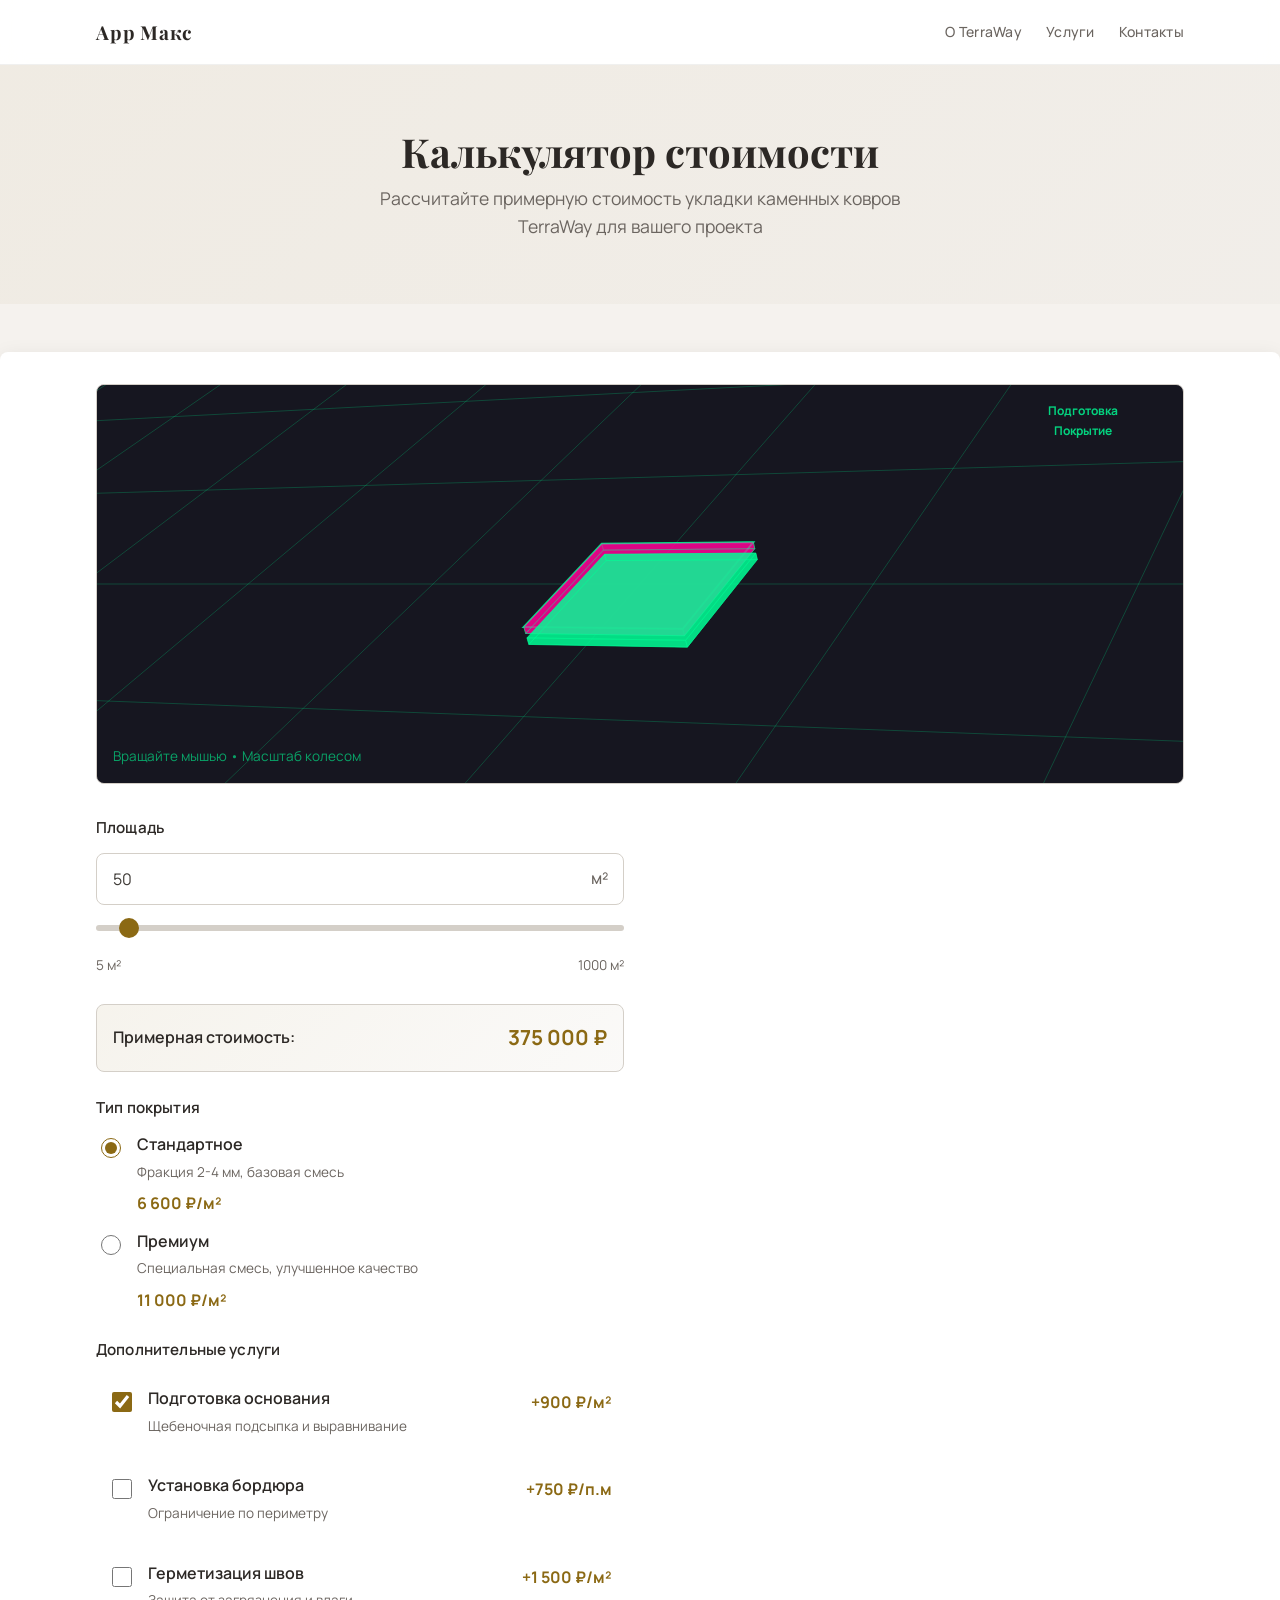
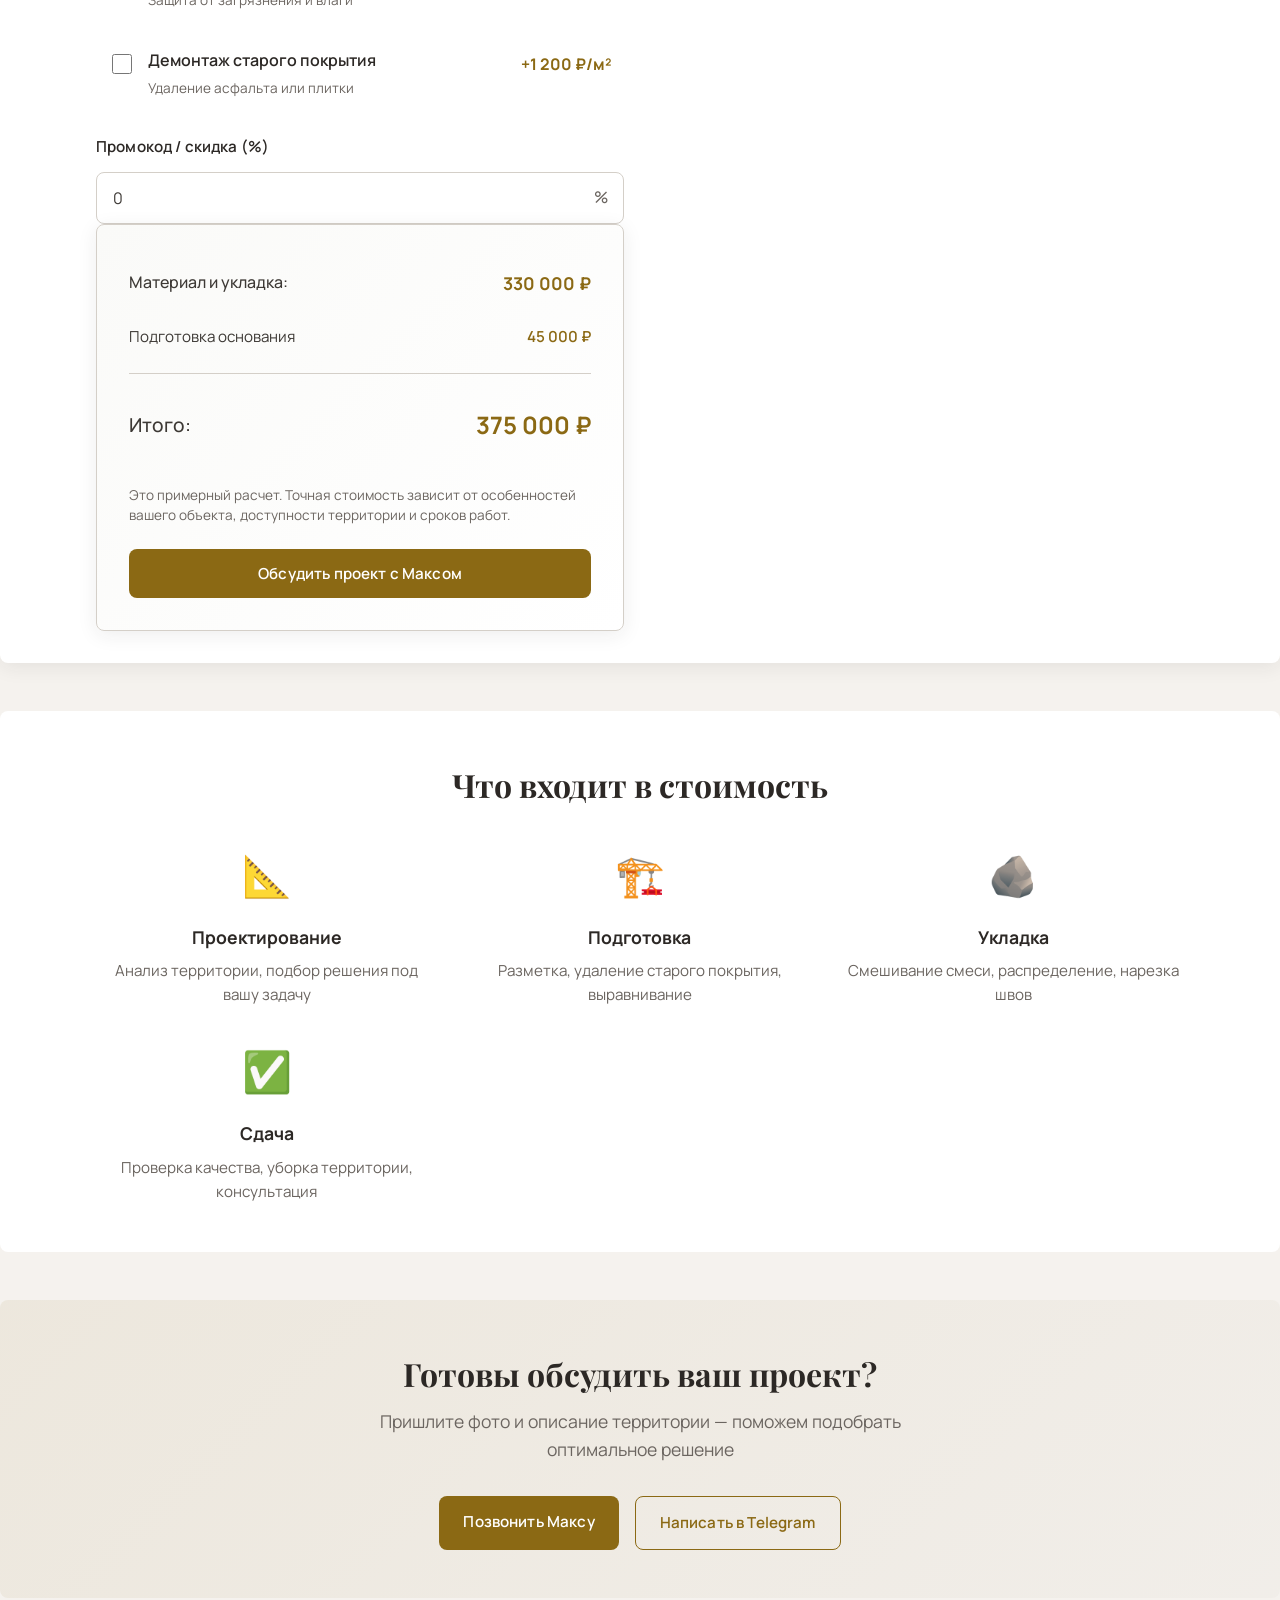
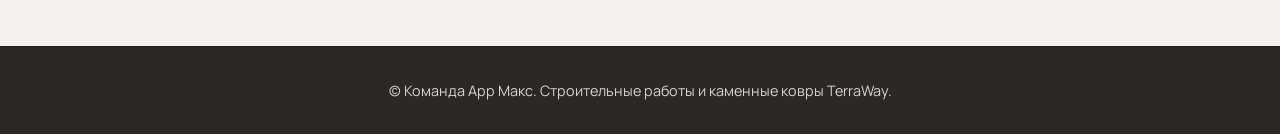
==== calc/index.html @ 0553b5ea "Add Tron-style 3D visualization with interactive rotation - shows service layers as 3D models" ====
<!DOCTYPE html>
<html lang="ru">
<head>
  <meta charset="UTF-8">
  <meta name="viewport" content="width=device-width, initial-scale=1.0">
  <title>Калькулятор стоимости каменных ковров TerraWay</title>
  <meta name="description" content="Рассчитайте стоимость укладки каменных ковров TerraWay для вашего проекта. Быстрый и простой расчет.">
  <link rel="preconnect" href="https://fonts.googleapis.com">
  <link rel="preconnect" href="https://fonts.gstatic.com" crossorigin>
  <link href="https://fonts.googleapis.com/css2?family=Manrope:wght@400;500;600;700&family=Playfair+Display:wght@600;700&display=swap" rel="stylesheet">
  <link rel="stylesheet" href="styles.css">
</head>
<body>
  <header class="header">
    <div class="container header__inner">
      <a href="../" class="logo">Арр Макс</a>
      <nav class="nav">
        <a href="../#terraway">О TerraWay</a>
        <a href="../#services">Услуги</a>
        <a href="../#contact">Контакты</a>
      </nav>
    </div>
  </header>

  <main>
    <section class="calc-hero">
      <div class="container calc-hero__content">
        <h1 class="calc-hero__title">Калькулятор стоимости</h1>
        <p class="calc-hero__subtitle">Рассчитайте примерную стоимость укладки каменных ковров TerraWay для вашего проекта</p>
      </div>
    </section>

    <section class="calculator">
      <div class="container calculator__visualization">
        <div class="viz-container">
          <canvas id="canvas3d"></canvas>
          <div class="viz-hint">Вращайте мышью • Масштаб колесом</div>
        </div>
      </div>
      <div class="container calculator__inner">
        <div class="calculator__form-wrapper">
          <div class="calculator__form">
            <!-- Площадь -->
            <div class="form-group">
              <label for="area" class="form-label">Площадь</label>
              <div class="input-wrapper">
                <input
                  type="number"
                  id="area"
                  class="form-input"
                  placeholder="50"
                  min="1"
                  step="0.5"
                  value="50"
                >
                <span class="input-suffix">м²</span>
              </div>
              <input type="range" id="areaSlider" class="form-range" min="5" max="1000" value="50" step="5">
              <div class="range-labels">
                <span>5 м²</span>
                <span>1000 м²</span>
              </div>
              <!-- Стоимость сразу под площадью -->
              <div class="quick-price">
                <span class="quick-price__label">Примерная стоимость:</span>
                <span class="quick-price__value" id="quickPrice">125 000 ₽</span>
              </div>
            </div>

            <!-- Тип покрытия -->
            <div class="form-group">
              <label class="form-label">Тип покрытия</label>
              <div class="radio-group">
                <label class="radio-item">
                  <input type="radio" name="coverage" value="standard" checked data-price="6600">
                  <span class="radio-label">
                    <strong>Стандартное</strong>
                    <small>Фракция 2-4 мм, базовая смесь</small>
                    <em>6 600 ₽/м²</em>
                  </span>
                </label>
                <label class="radio-item">
                  <input type="radio" name="coverage" value="premium" data-price="11000">
                  <span class="radio-label">
                    <strong>Премиум</strong>
                    <small>Специальная смесь, улучшенное качество</small>
                    <em>11 000 ₽/м²</em>
                  </span>
                </label>
              </div>
            </div>

            <!-- Дополнительные услуги -->
            <div class="form-group">
              <label class="form-label">Дополнительные услуги</label>
              <div class="checkbox-group">
                <label class="checkbox-item">
                  <input type="checkbox" name="service" value="prep" data-price="900" checked>
                  <span class="checkbox-label">
                    <strong>Подготовка основания</strong>
                    <small>Щебеночная подсыпка и выравнивание</small>
                  </span>
                  <em>+900 ₽/м²</em>
                </label>
                <label class="checkbox-item">
                  <input type="checkbox" name="service" value="edge" data-price="750">
                  <span class="checkbox-label">
                    <strong>Установка бордюра</strong>
                    <small>Ограничение по периметру</small>
                  </span>
                  <em>+750 ₽/п.м</em>
                </label>
                <label class="checkbox-item">
                  <input type="checkbox" name="service" value="sealing" data-price="1500">
                  <span class="checkbox-label">
                    <strong>Герметизация швов</strong>
                    <small>Защита от загрязнения и влаги</small>
                  </span>
                  <em>+1 500 ₽/м²</em>
                </label>
                <label class="checkbox-item">
                  <input type="checkbox" name="service" value="removal" data-price="1200">
                  <span class="checkbox-label">
                    <strong>Демонтаж старого покрытия</strong>
                    <small>Удаление асфальта или плитки</small>
                  </span>
                  <em>+1 200 ₽/м²</em>
                </label>
              </div>
            </div>

            <!-- Периметр для бордюра -->
            <div class="form-group" id="edgeGroup" style="display: none;">
              <label for="perimeter" class="form-label">Периметр (для бордюра)</label>
              <div class="input-wrapper">
                <input
                  type="number"
                  id="perimeter"
                  class="form-input"
                  placeholder="30"
                  min="0"
                  step="0.5"
                >
                <span class="input-suffix">п.м</span>
              </div>
              <small class="form-hint">Укажите периметр для расчета бордюра</small>
            </div>

            <!-- Скидка -->
            <div class="form-group">
              <label for="discount" class="form-label">Промокод / скидка (%)</label>
              <div class="input-wrapper">
                <input
                  type="number"
                  id="discount"
                  class="form-input"
                  placeholder="0"
                  min="0"
                  max="100"
                  step="1"
                  value="0"
                >
                <span class="input-suffix">%</span>
              </div>
            </div>
          </div>

          <!-- Результат -->
          <div class="calculator__result">
            <div class="result-card">
              <div class="result-row">
                <span class="result-label">Материал и укладка:</span>
                <span class="result-value" id="baseCost">125 000 ₽</span>
              </div>

              <div id="servicesBreakdown" class="services-breakdown"></div>

              <div class="result-divider"></div>

              <div class="result-row result-row--discount" id="discountRow" style="display: none;">
                <span class="result-label">Скидка:</span>
                <span class="result-value result-value--discount" id="discountAmount">-0 ₽</span>
              </div>

              <div class="result-row result-row--total">
                <span class="result-label">Итого:</span>
                <span class="result-value result-value--total" id="totalCost">125 000 ₽</span>
              </div>

              <p class="result-note">
                Это примерный расчет. Точная стоимость зависит от особенностей вашего объекта, доступности территории и сроков работ.
              </p>

              <button class="btn btn--primary btn--full" id="contactBtn">
                Обсудить проект с Максом
              </button>
            </div>
          </div>
        </div>
      </div>
    </section>

    <section class="info-section">
      <div class="container">
        <h2 class="info-title">Что входит в стоимость</h2>
        <div class="info-grid">
          <div class="info-card">
            <div class="info-icon">📐</div>
            <h3>Проектирование</h3>
            <p>Анализ территории, подбор решения под вашу задачу</p>
          </div>
          <div class="info-card">
            <div class="info-icon">🏗️</div>
            <h3>Подготовка</h3>
            <p>Разметка, удаление старого покрытия, выравнивание</p>
          </div>
          <div class="info-card">
            <div class="info-icon">🪨</div>
            <h3>Укладка</h3>
            <p>Смешивание смеси, распределение, нарезка швов</p>
          </div>
          <div class="info-card">
            <div class="info-icon">✅</div>
            <h3>Сдача</h3>
            <p>Проверка качества, уборка территории, консультация</p>
          </div>
        </div>
      </div>
    </section>

    <section class="cta-section">
      <div class="container">
        <h2>Готовы обсудить ваш проект?</h2>
        <p>Пришлите фото и описание территории — поможем подобрать оптимальное решение</p>
        <div class="cta-buttons">
          <a href="tel:+79887680835" class="btn btn--primary">Позвонить Максу</a>
          <a href="https://t.me/arrmax_pub" target="_blank" rel="noopener" class="btn btn--outline">Написать в Telegram</a>
        </div>
      </div>
    </section>
  </main>

  <footer class="footer">
    <div class="container footer__inner">
      <p class="footer__copy">© Команда Арр Макс. Строительные работы и каменные ковры TerraWay.</p>
    </div>
  </footer>

  <script src="visualization.js"></script>
  <script src="script.js"></script>
</body>
</html>
---- calc/styles.css ----
/* ===== Variables ===== */
:root {
  --color-bg: #f5f2ee;
  --color-bg-alt: #e8e4de;
  --color-surface: #fff;
  --color-dark: #2c2825;
  --color-text: #3d3935;
  --color-text-muted: #6b6560;
  --color-accent: #8b6914;
  --color-accent-hover: #6d5210;
  --color-border: #d4cfc8;
  --color-success: #4a7c59;
  --font-sans: 'Manrope', system-ui, sans-serif;
  --font-display: 'Playfair Display', Georgia, serif;
  --container: min(1120px, 100% - 2rem);
  --radius: 8px;
  --shadow: 0 4px 20px rgba(44, 40, 37, 0.08);
  --shadow-lg: 0 8px 40px rgba(44, 40, 37, 0.12);
  --transition: 0.2s ease;
}

/* ===== Reset & Base ===== */
*, *::before, *::after { box-sizing: border-box; }
html { scroll-behavior: smooth; }
body {
  margin: 0;
  padding-top: 4rem;
  font-family: var(--font-sans);
  font-size: 1rem;
  line-height: 1.6;
  color: var(--color-text);
  background: var(--color-bg);
}

img { max-width: 100%; height: auto; display: block; }
a { color: var(--color-accent); text-decoration: none; transition: color var(--transition); }
a:hover { color: var(--color-accent-hover); }

button {
  font-family: var(--font-sans);
  border: none;
  cursor: pointer;
}

/* ===== Layout ===== */
.container {
  width: var(--container);
  margin-left: auto;
  margin-right: auto;
  padding-left: 1rem;
  padding-right: 1rem;
}

/* ===== Header ===== */
.header {
  position: fixed;
  top: 0;
  left: 0;
  right: 0;
  z-index: 100;
  background: rgba(255, 255, 255, 0.95);
  backdrop-filter: blur(12px);
  -webkit-backdrop-filter: blur(12px);
  border-bottom: 1px solid rgba(0, 0, 0, 0.06);
}

.header__inner {
  display: flex;
  align-items: center;
  gap: 2rem;
  height: 4rem;
}

.logo {
  font-family: var(--font-display);
  font-weight: 700;
  font-size: 1.2rem;
  color: var(--color-dark);
  letter-spacing: 0.04em;
  flex-shrink: 0;
}

.nav {
  display: flex;
  align-items: center;
  gap: 1.5rem;
  margin-left: auto;
}

.nav a {
  color: var(--color-text-muted);
  font-weight: 500;
  font-size: 0.875rem;
  letter-spacing: 0.02em;
  transition: color var(--transition);
}

.nav a:hover {
  color: var(--color-accent);
}

/* ===== Hero Section ===== */
.calc-hero {
  background: linear-gradient(135deg, rgba(139, 105, 20, 0.05) 0%, rgba(232, 228, 222, 0.3) 100%);
  padding: 4rem 1rem;
  text-align: center;
  margin-bottom: 3rem;
}

.calc-hero__content {
  max-width: 600px;
  margin: 0 auto;
}

.calc-hero__title {
  font-family: var(--font-display);
  font-size: clamp(1.8rem, 5vw, 2.5rem);
  font-weight: 700;
  margin: 0 0 0.5rem 0;
  color: var(--color-dark);
  line-height: 1.2;
}

.calc-hero__subtitle {
  font-size: 1.1rem;
  color: var(--color-text-muted);
  margin: 0;
}

/* ===== Calculator ===== */
.calculator {
  background: var(--color-surface);
  padding: 2rem 1rem;
  margin-bottom: 3rem;
  border-radius: var(--radius);
  box-shadow: var(--shadow);
}

.calculator__visualization {
  margin-bottom: 2rem;
}

.viz-container {
  position: relative;
  width: 100%;
  height: 400px;
  background: rgba(20, 20, 30, 0.5);
  border-radius: var(--radius);
  overflow: hidden;
  border: 1px solid var(--color-border);
}

#canvas3d {
  width: 100%;
  height: 100%;
  display: block;
  cursor: grab;
}

#canvas3d:active {
  cursor: grabbing;
}

.viz-hint {
  position: absolute;
  bottom: 1rem;
  left: 1rem;
  font-size: 0.85rem;
  color: rgba(0, 255, 150, 0.6);
  font-family: 'Manrope', monospace;
  pointer-events: none;
}

.calculator__inner {
  display: grid;
  grid-template-columns: 1fr 1fr;
  gap: 2rem;
  align-items: start;
}

.calculator__form {
  display: flex;
  flex-direction: column;
  gap: 1.5rem;
}

.calculator__result {
  position: sticky;
  top: 6rem;
}

@media (max-width: 900px) {
  .calculator__inner {
    grid-template-columns: 1fr;
  }

  .calculator__result {
    position: static;
  }
}

/* ===== Form Group ===== */
.form-group {
  display: flex;
  flex-direction: column;
  gap: 0.75rem;
}

.form-label {
  font-weight: 600;
  font-size: 0.95rem;
  color: var(--color-dark);
  letter-spacing: 0.01em;
}

/* ===== Input ===== */
.input-wrapper {
  position: relative;
  display: flex;
  align-items: center;
}

.form-input {
  width: 100%;
  padding: 0.875rem 1rem;
  padding-right: 3.5rem;
  border: 1px solid var(--color-border);
  border-radius: var(--radius);
  font-size: 1rem;
  font-family: var(--font-sans);
  color: var(--color-text);
  background: var(--color-surface);
  transition: border-color var(--transition), box-shadow var(--transition);
}

.form-input:focus {
  outline: none;
  border-color: var(--color-accent);
  box-shadow: 0 0 0 3px rgba(139, 105, 20, 0.1);
}

.input-suffix {
  position: absolute;
  right: 1rem;
  font-weight: 500;
  color: var(--color-text-muted);
  pointer-events: none;
}

.form-hint {
  font-size: 0.85rem;
  color: var(--color-text-muted);
  margin-top: -0.5rem;
}

/* ===== Range Slider ===== */
.form-range {
  width: 100%;
  height: 6px;
  border-radius: 3px;
  background: var(--color-border);
  outline: none;
  -webkit-appearance: none;
  appearance: none;
  margin: 0.5rem 0;
}

.form-range::-webkit-slider-thumb {
  -webkit-appearance: none;
  appearance: none;
  width: 20px;
  height: 20px;
  border-radius: 50%;
  background: var(--color-accent);
  cursor: pointer;
  transition: background var(--transition), box-shadow var(--transition);
}

.form-range::-webkit-slider-thumb:hover {
  background: var(--color-accent-hover);
  box-shadow: 0 0 0 6px rgba(139, 105, 20, 0.15);
}

.form-range::-moz-range-thumb {
  width: 20px;
  height: 20px;
  border-radius: 50%;
  background: var(--color-accent);
  border: none;
  cursor: pointer;
  transition: background var(--transition), box-shadow var(--transition);
}

.form-range::-moz-range-thumb:hover {
  background: var(--color-accent-hover);
  box-shadow: 0 0 0 6px rgba(139, 105, 20, 0.15);
}

.form-range::-moz-range-track {
  border: none;
  background: transparent;
}

.form-range::-moz-range-progress {
  background: var(--color-accent);
  height: 6px;
  border-radius: 3px;
}

.range-labels {
  display: flex;
  justify-content: space-between;
  font-size: 0.85rem;
  color: var(--color-text-muted);
  margin-top: 0.25rem;
}

/* ===== Quick Price ===== */
.quick-price {
  display: flex;
  justify-content: space-between;
  align-items: center;
  background: linear-gradient(135deg, rgba(139, 105, 20, 0.08) 0%, rgba(232, 228, 222, 0.2) 100%);
  padding: 1rem;
  border-radius: var(--radius);
  border: 1px solid var(--color-border);
  margin-top: 1rem;
}

.quick-price__label {
  font-weight: 600;
  color: var(--color-dark);
}

.quick-price__value {
  font-size: 1.3rem;
  font-weight: 700;
  color: var(--color-accent);
}

/* ===== Radio Group ===== */
.radio-group {
  display: flex;
  flex-direction: column;
  gap: 0.75rem;
}

.radio-item {
  display: flex;
  align-items: flex-start;
  cursor: pointer;
}

.radio-item input {
  margin-right: 1rem;
  margin-top: 0.375rem;
  cursor: pointer;
  accent-color: var(--color-accent);
  width: 20px;
  height: 20px;
}

.radio-label {
  display: flex;
  flex-direction: column;
  gap: 0.25rem;
  flex: 1;
}

.radio-label strong {
  font-weight: 600;
  color: var(--color-dark);
}

.radio-label small {
  font-size: 0.85rem;
  color: var(--color-text-muted);
}

.radio-label em {
  font-style: normal;
  font-weight: 700;
  color: var(--color-accent);
  margin-top: 0.25rem;
}

/* ===== Checkbox Group ===== */
.checkbox-group {
  display: flex;
  flex-direction: column;
  gap: 0.75rem;
}

.checkbox-item {
  display: flex;
  align-items: flex-start;
  cursor: pointer;
  padding: 0.75rem;
  border-radius: var(--radius);
  transition: background var(--transition);
}

.checkbox-item:hover {
  background: var(--color-bg-alt);
}

.checkbox-item input {
  margin-right: 1rem;
  margin-top: 0.375rem;
  cursor: pointer;
  accent-color: var(--color-accent);
  width: 20px;
  height: 20px;
}

.checkbox-label {
  display: flex;
  flex-direction: column;
  gap: 0.25rem;
  flex: 1;
}

.checkbox-label strong {
  font-weight: 600;
  color: var(--color-dark);
}

.checkbox-label small {
  font-size: 0.85rem;
  color: var(--color-text-muted);
}

.checkbox-item em {
  font-style: normal;
  font-weight: 700;
  color: var(--color-accent);
  margin-top: 0.25rem;
  margin-left: auto;
}

/* ===== Result Card ===== */
.result-card {
  background: linear-gradient(135deg, #fafaf8 0%, var(--color-surface) 100%);
  border: 1px solid var(--color-border);
  border-radius: var(--radius);
  padding: 2rem;
  box-shadow: var(--shadow);
}

.result-row {
  display: flex;
  justify-content: space-between;
  align-items: center;
  padding: 0.75rem 0;
  font-size: 1rem;
}

.result-label {
  color: var(--color-text);
  font-weight: 500;
}

.result-value {
  font-weight: 700;
  font-size: 1.1rem;
  color: var(--color-accent);
}

.result-divider {
  height: 1px;
  background: var(--color-border);
  margin: 1rem 0;
}

.result-row--discount {
  color: var(--color-success);
}

.result-value--discount {
  color: var(--color-success);
}

.result-row--total {
  padding: 1rem 0;
  font-size: 1.2rem;
}

.result-value--total {
  font-size: 1.5rem;
  color: var(--color-accent);
}

.result-note {
  font-size: 0.85rem;
  color: var(--color-text-muted);
  margin: 1.5rem 0 1.5rem 0;
  line-height: 1.5;
}

.services-breakdown {
  display: flex;
  flex-direction: column;
  gap: 0.5rem;
  margin: 0.5rem 0;
}

.service-item {
  display: flex;
  justify-content: space-between;
  font-size: 0.95rem;
  padding: 0.5rem 0;
  color: var(--color-text);
}

.service-item-price {
  font-weight: 600;
  color: var(--color-accent);
}

/* ===== Buttons ===== */
.btn {
  padding: 0.875rem 1.5rem;
  border-radius: var(--radius);
  font-weight: 600;
  font-size: 0.95rem;
  text-align: center;
  letter-spacing: 0.01em;
  transition: all var(--transition);
  display: inline-block;
}

.btn--primary {
  background: var(--color-accent);
  color: white;
}

.btn--primary:hover {
  background: var(--color-accent-hover);
  box-shadow: 0 4px 12px rgba(139, 105, 20, 0.3);
}

.btn--outline {
  border: 1px solid var(--color-accent);
  color: var(--color-accent);
}

.btn--outline:hover {
  border-color: var(--color-accent-hover);
  color: var(--color-accent-hover);
}

.btn--full {
  width: 100%;
}

/* ===== Info Section ===== */
.info-section {
  padding: 3rem 1rem;
  background: var(--color-surface);
  margin-bottom: 3rem;
  border-radius: var(--radius);
}

.info-title {
  font-family: var(--font-display);
  font-size: 2rem;
  font-weight: 700;
  text-align: center;
  margin: 0 0 2rem 0;
  color: var(--color-dark);
}

.info-grid {
  display: grid;
  grid-template-columns: repeat(auto-fit, minmax(250px, 1fr));
  gap: 2rem;
}

.info-card {
  text-align: center;
}

.info-icon {
  font-size: 2.5rem;
  margin-bottom: 1rem;
}

.info-card h3 {
  font-size: 1.1rem;
  font-weight: 700;
  margin: 0 0 0.5rem 0;
  color: var(--color-dark);
}

.info-card p {
  margin: 0;
  color: var(--color-text-muted);
  font-size: 0.95rem;
}

/* ===== CTA Section ===== */
.cta-section {
  background: linear-gradient(135deg, rgba(139, 105, 20, 0.08) 0%, rgba(232, 228, 222, 0.3) 100%);
  padding: 3rem 1rem;
  text-align: center;
  border-radius: var(--radius);
}

.cta-section h2 {
  font-family: var(--font-display);
  font-size: 2rem;
  font-weight: 700;
  margin: 0 0 0.5rem 0;
  color: var(--color-dark);
}

.cta-section p {
  font-size: 1.1rem;
  color: var(--color-text-muted);
  margin: 0 0 2rem 0;
  max-width: 600px;
  margin-left: auto;
  margin-right: auto;
}

.cta-buttons {
  display: flex;
  gap: 1rem;
  justify-content: center;
  flex-wrap: wrap;
}

/* ===== Footer ===== */
.footer {
  background: var(--color-dark);
  color: rgba(255, 255, 255, 0.8);
  padding: 2rem 1rem;
  margin-top: 3rem;
  border-top: 1px solid rgba(0, 0, 0, 0.2);
}

.footer__inner {
  text-align: center;
}

.footer__copy {
  margin: 0;
  font-size: 0.9rem;
}

.footer__copy a {
  color: rgba(255, 255, 255, 0.9);
}

/* ===== Responsive ===== */
@media (max-width: 768px) {
  body {
    padding-top: 3.5rem;
  }

  .header__inner {
    gap: 1rem;
    height: 3.5rem;
  }

  .logo {
    font-size: 1rem;
  }

  .nav {
    display: none;
  }

  .calc-hero__title {
    font-size: 1.5rem;
  }

  .calc-hero {
    padding: 2rem 1rem;
    margin-bottom: 2rem;
  }

  .calculator {
    padding: 1.5rem 1rem;
    margin-bottom: 2rem;
  }

  .result-card {
    padding: 1.5rem;
  }

  .cta-buttons {
    flex-direction: column;
  }

  .cta-buttons a {
    width: 100%;
  }

  .info-grid {
    grid-template-columns: 1fr;
    gap: 1.5rem;
  }

  .cta-section {
    padding: 2rem 1rem;
  }

  .cta-section h2 {
    font-size: 1.5rem;
  }
}

@media (max-width: 480px) {
  .calculator__form {
    gap: 1rem;
  }

  .radio-item,
  .checkbox-item {
    align-items: center;
  }

  .radio-item input,
  .checkbox-item input {
    margin-top: 0;
  }

  .result-row {
    flex-direction: column;
    align-items: flex-start;
    gap: 0.5rem;
  }

  .result-value {
    font-size: 1.2rem;
  }

  .result-value--total {
    font-size: 1.3rem;
  }
}
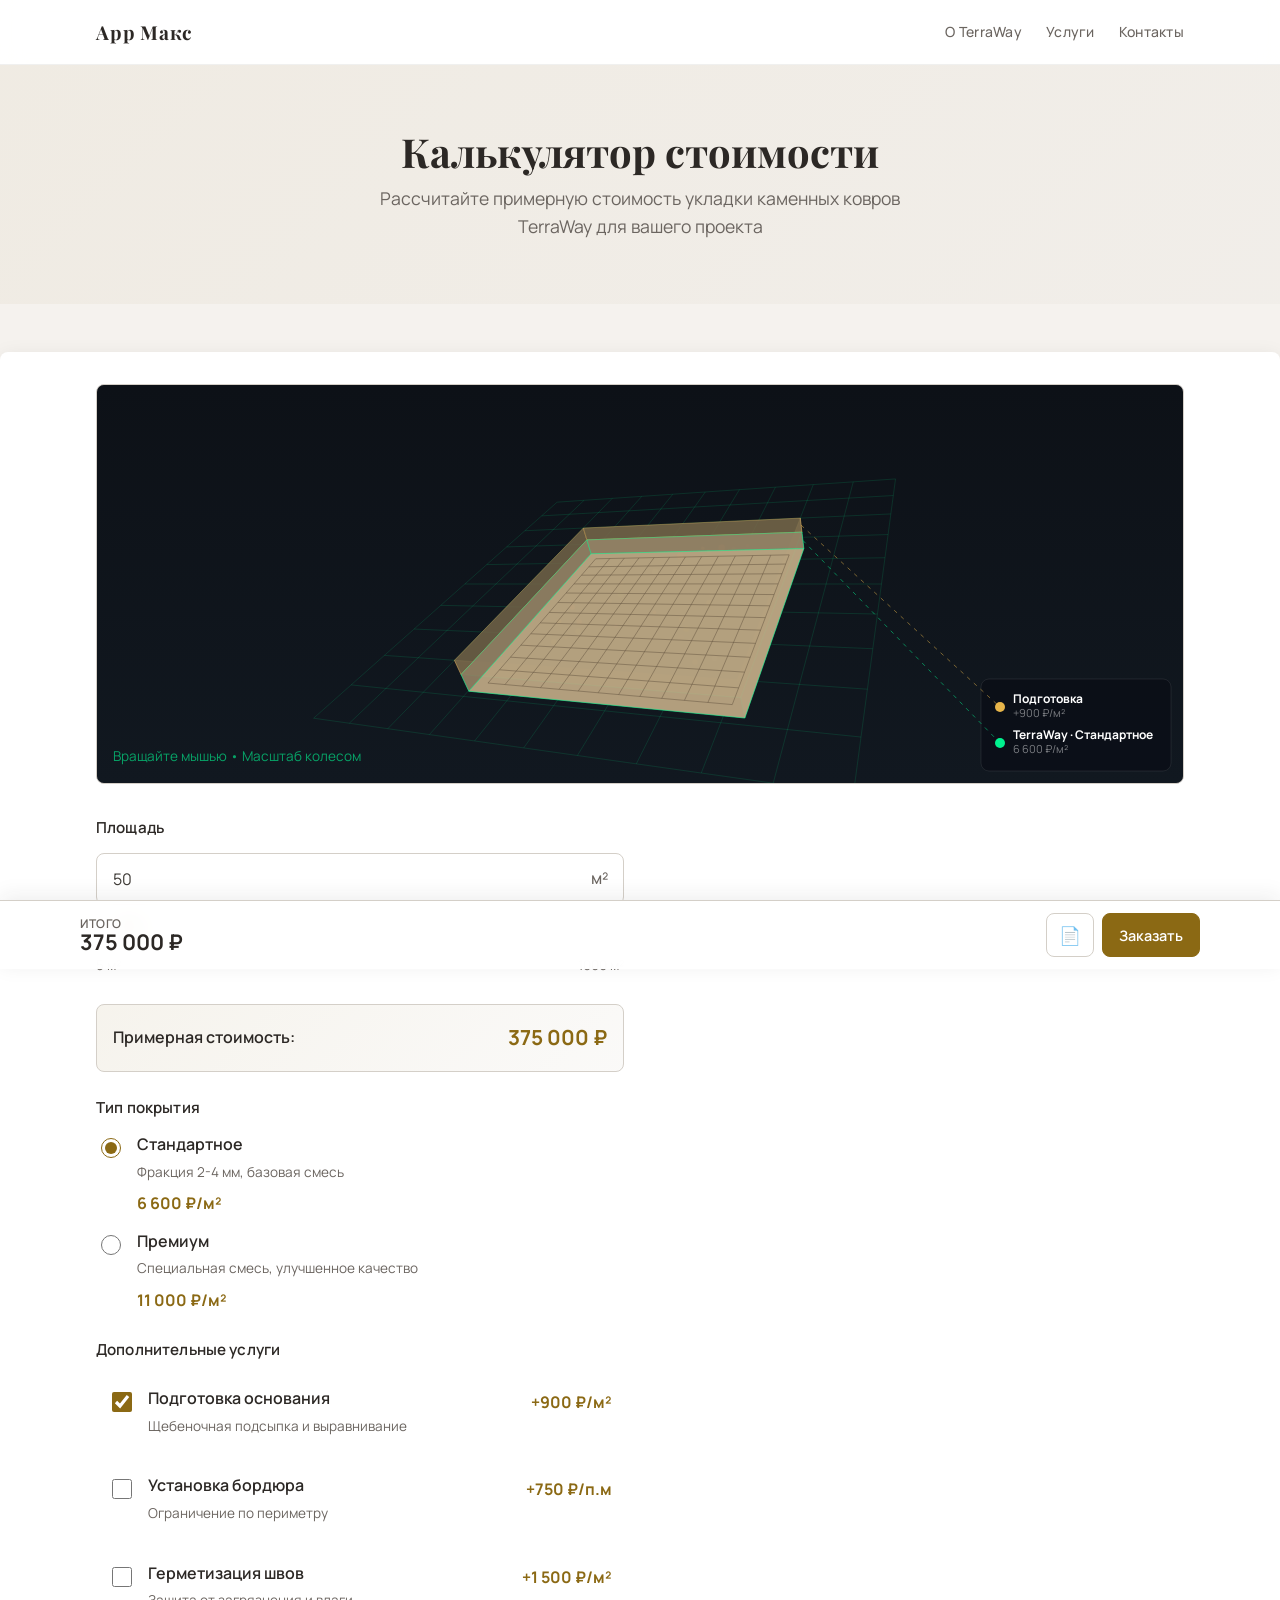
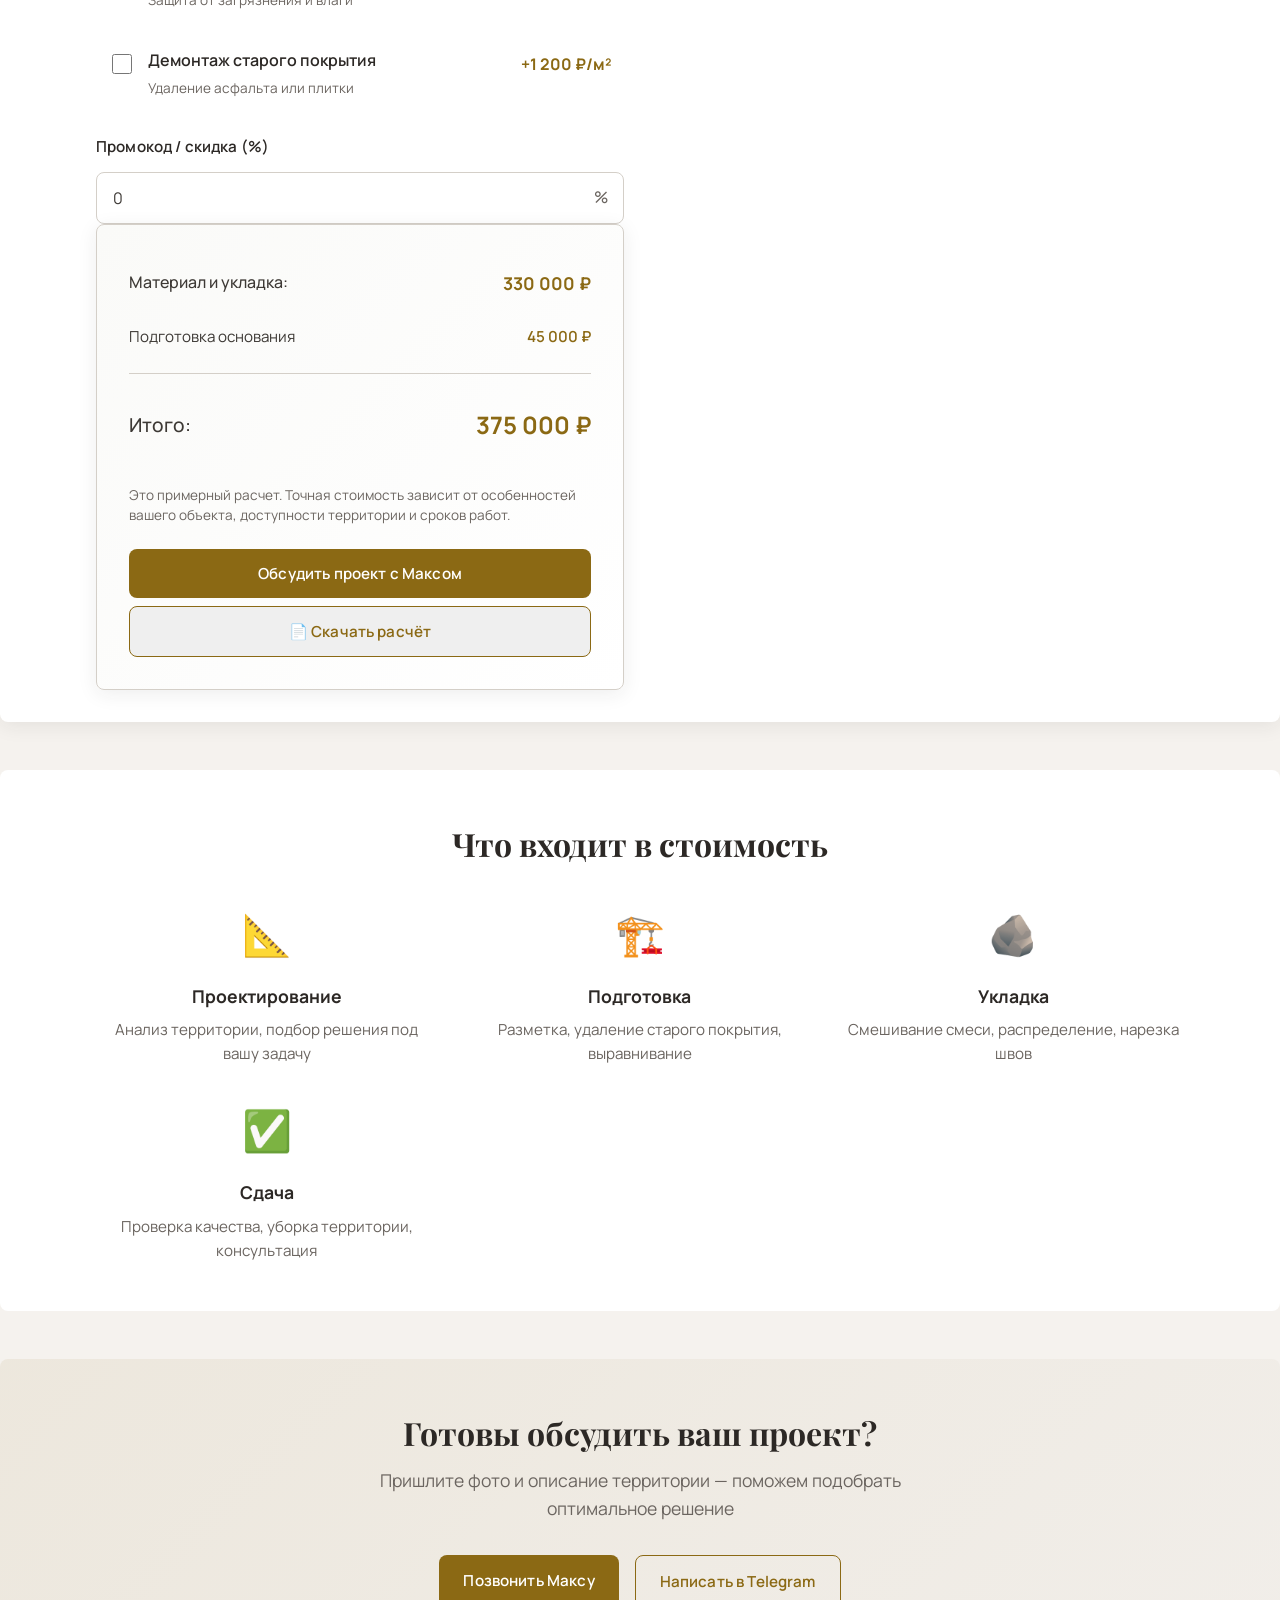
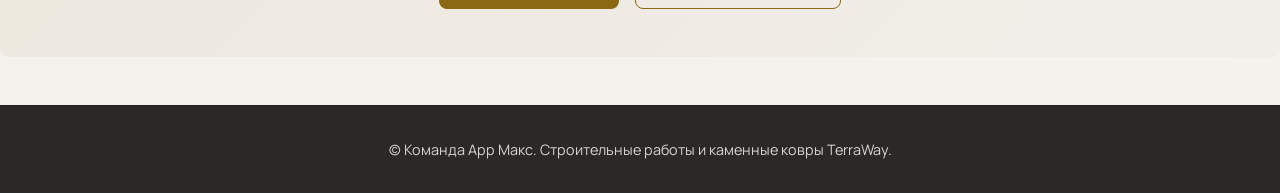
==== commit 98d9ea31: "Add sticky bottom bar with live price + downloadable PDF calculation with company contacts" ====
--- a/calc/index.html
+++ b/calc/index.html
@@ -191,14 +191,33 @@
                 Это примерный расчет. Точная стоимость зависит от особенностей вашего объекта, доступности территории и сроков работ.
               </p>
 
-              <button class="btn btn--primary btn--full" id="contactBtn">
-                Обсудить проект с Максом
-              </button>
-            </div>
-          </div>
-        </div>
-      </div>
-    </section>
+              <div class="result-actions">
+                <button class="btn btn--primary btn--full" id="contactBtn">
+                  Обсудить проект с Максом
+                </button>
+                <button class="btn btn--outline btn--full" id="downloadBtn" type="button">
+                  📄 Скачать расчёт
+                </button>
+              </div>
+            </div>
+          </div>
+        </div>
+      </div>
+    </section>
+
+    <!-- Sticky bottom bar -->
+    <div class="sticky-bar" id="stickyBar">
+      <div class="sticky-bar__inner">
+        <div class="sticky-bar__price">
+          <span class="sticky-bar__label">Итого</span>
+          <span class="sticky-bar__value" id="stickyPrice">125 000 ₽</span>
+        </div>
+        <div class="sticky-bar__actions">
+          <button class="sticky-bar__btn sticky-bar__btn--icon" id="stickyDownloadBtn" type="button" aria-label="Скачать расчёт">📄</button>
+          <button class="sticky-bar__btn sticky-bar__btn--primary" id="stickyContactBtn" type="button">Заказать</button>
+        </div>
+      </div>
+    </div>
 
     <section class="info-section">
       <div class="container">
--- a/calc/styles.css
+++ b/calc/styles.css
@@ -190,6 +190,14 @@
 }
 
 @media (max-width: 900px) {
+  .calculator__visualization {
+    margin-bottom: 1.5rem;
+  }
+
+  .viz-container {
+    height: 300px;
+  }
+
   .calculator__inner {
     grid-template-columns: 1fr;
   }
@@ -553,6 +561,127 @@
   width: 100%;
 }
 
+.result-actions {
+  display: flex;
+  flex-direction: column;
+  gap: 0.5rem;
+}
+
+/* ===== Sticky bottom bar ===== */
+.sticky-bar {
+  position: fixed;
+  bottom: 0;
+  left: 0;
+  right: 0;
+  background: rgba(255, 255, 255, 0.96);
+  backdrop-filter: blur(12px);
+  -webkit-backdrop-filter: blur(12px);
+  border-top: 1px solid var(--color-border);
+  box-shadow: 0 -4px 20px rgba(44, 40, 37, 0.08);
+  z-index: 90;
+  transform: translateY(100%);
+  transition: transform 0.3s ease;
+  padding: 0.75rem 1rem calc(0.75rem + env(safe-area-inset-bottom)) 1rem;
+}
+
+.sticky-bar.is-visible {
+  transform: translateY(0);
+}
+
+.sticky-bar__inner {
+  width: var(--container);
+  max-width: 1120px;
+  margin: 0 auto;
+  display: flex;
+  align-items: center;
+  justify-content: space-between;
+  gap: 1rem;
+}
+
+.sticky-bar__price {
+  display: flex;
+  flex-direction: column;
+  line-height: 1.1;
+  min-width: 0;
+}
+
+.sticky-bar__label {
+  font-size: 0.75rem;
+  color: var(--color-text-muted);
+  text-transform: uppercase;
+  letter-spacing: 0.05em;
+  font-weight: 600;
+}
+
+.sticky-bar__value {
+  font-size: 1.35rem;
+  font-weight: 700;
+  color: var(--color-dark);
+  white-space: nowrap;
+}
+
+.sticky-bar__actions {
+  display: flex;
+  gap: 0.5rem;
+  flex-shrink: 0;
+}
+
+.sticky-bar__btn {
+  border: 1px solid var(--color-border);
+  background: var(--color-surface);
+  color: var(--color-text);
+  border-radius: var(--radius);
+  padding: 0.65rem 1rem;
+  font-weight: 600;
+  font-size: 0.9rem;
+  cursor: pointer;
+  transition: all var(--transition);
+  font-family: var(--font-sans);
+  white-space: nowrap;
+  min-height: 44px;
+}
+
+.sticky-bar__btn:hover {
+  border-color: var(--color-accent);
+  color: var(--color-accent);
+}
+
+.sticky-bar__btn--icon {
+  padding: 0.5rem 0.75rem;
+  font-size: 1.1rem;
+}
+
+.sticky-bar__btn--primary {
+  background: var(--color-accent);
+  color: white;
+  border-color: var(--color-accent);
+}
+
+.sticky-bar__btn--primary:hover {
+  background: var(--color-accent-hover);
+  border-color: var(--color-accent-hover);
+  color: white;
+}
+
+/* Сдвиг футера, чтобы sticky-bar не перекрывал контент */
+.sticky-bar.is-visible ~ .footer,
+body:has(.sticky-bar.is-visible) .cta-section {
+  padding-bottom: 6rem;
+}
+
+@media (max-width: 480px) {
+  .sticky-bar__btn--primary {
+    padding: 0.65rem 0.85rem;
+  }
+  .sticky-bar__value {
+    font-size: 1.1rem;
+  }
+}
+
+@media print {
+  .sticky-bar { display: none; }
+}
+
 /* ===== Info Section ===== */
 .info-section {
   padding: 3rem 1rem;
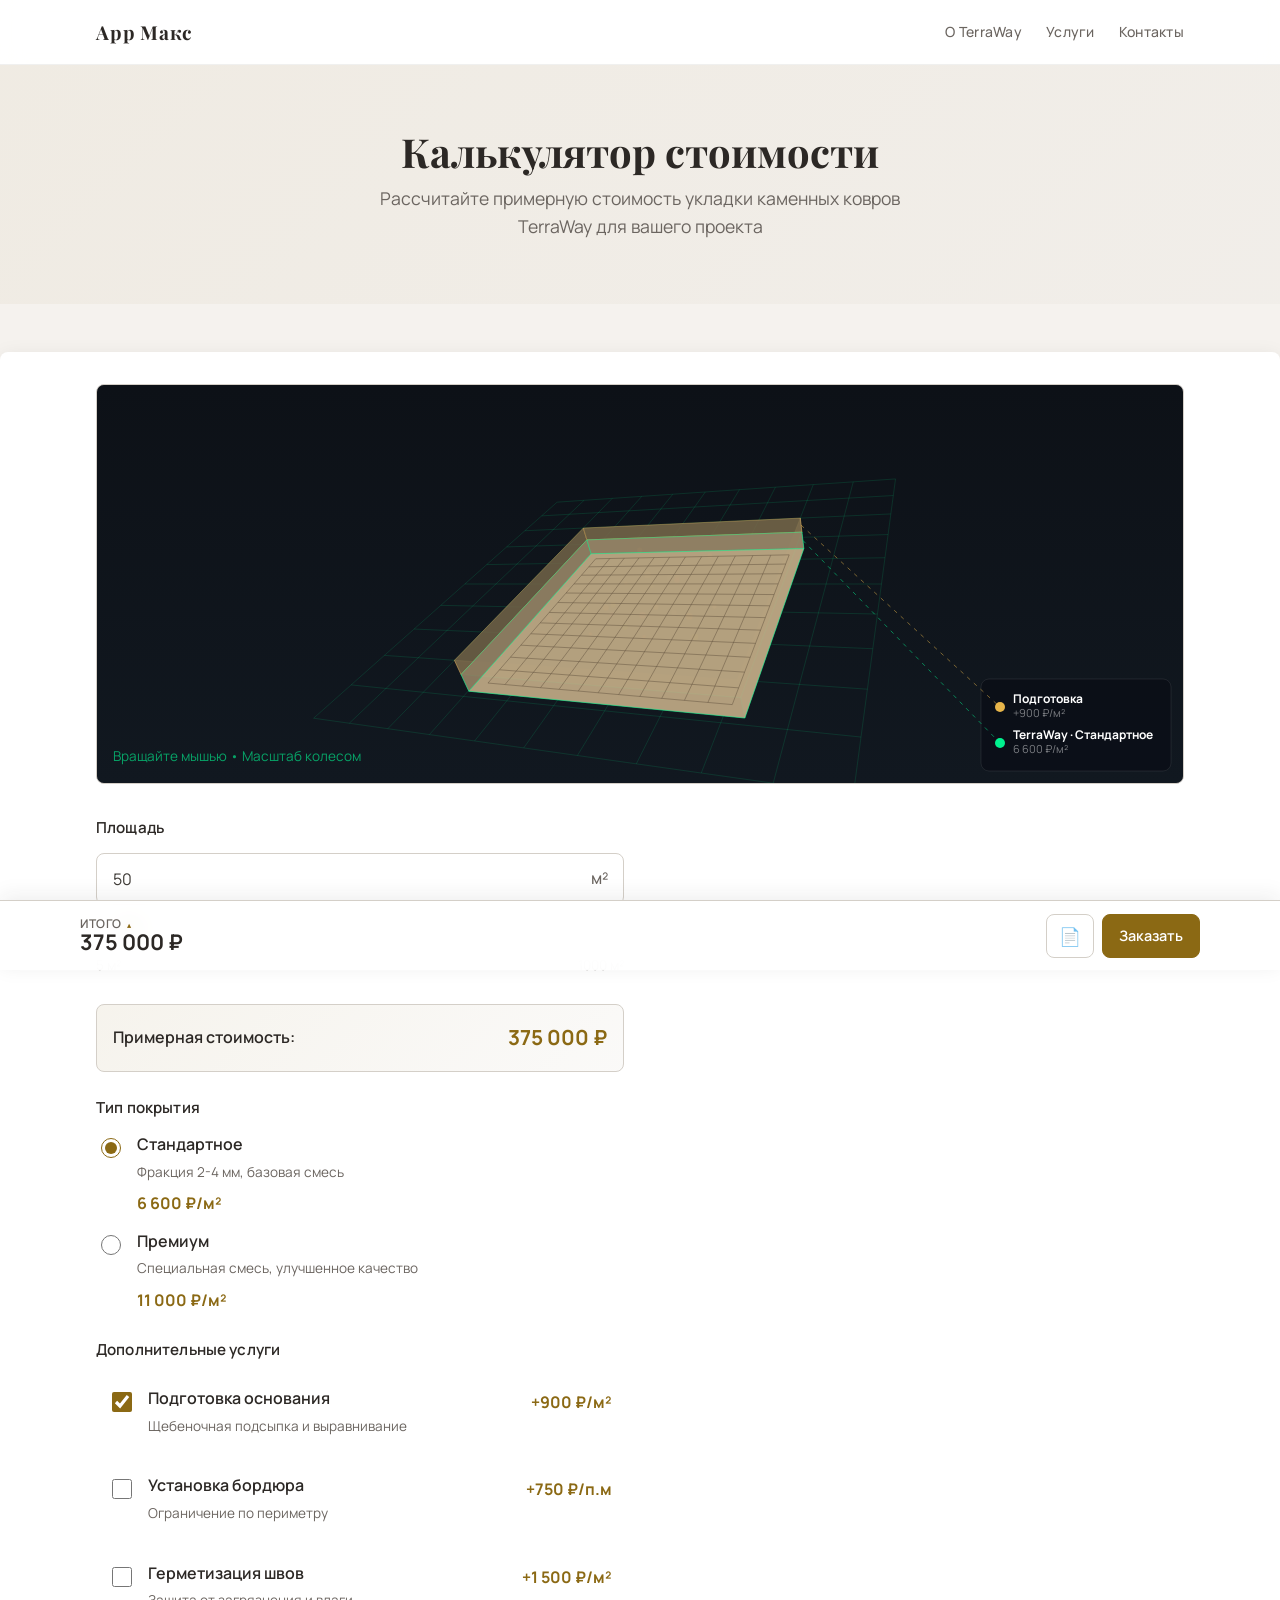
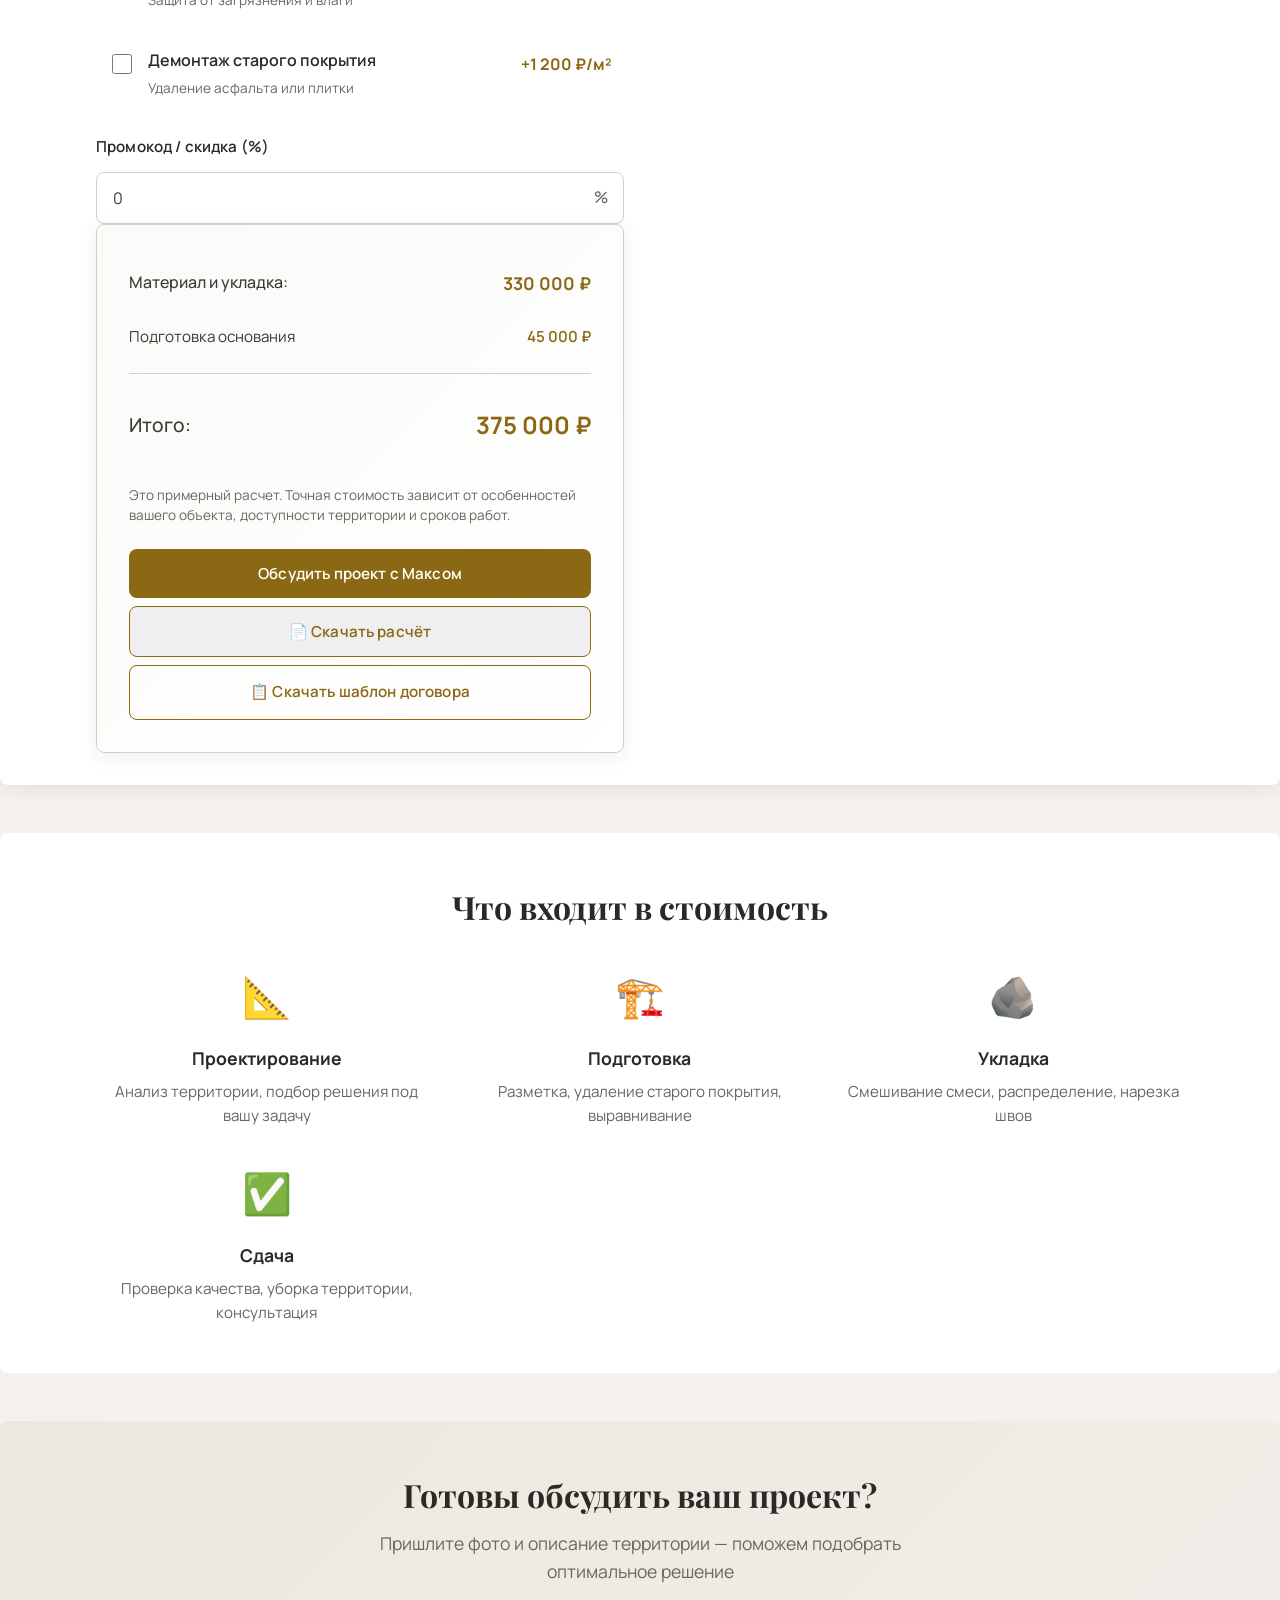
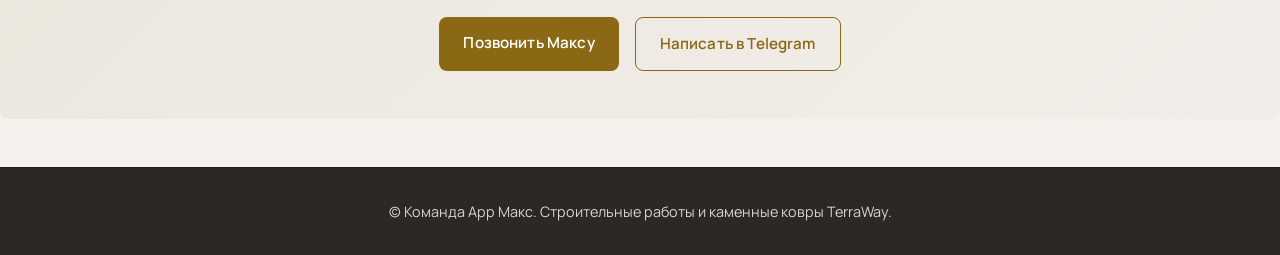
==== commit 8f0b533a: "Add downloadable contract template (agreement.txt) + popup sheet on sticky bar tap" ====
--- a/calc/index.html
+++ b/calc/index.html
@@ -198,6 +198,9 @@
                 <button class="btn btn--outline btn--full" id="downloadBtn" type="button">
                   📄 Скачать расчёт
                 </button>
+                <a class="btn btn--outline btn--full" id="downloadContractBtn" href="agreement.txt" download="Договор_TerraWay.txt">
+                  📋 Скачать шаблон договора
+                </a>
               </div>
             </div>
           </div>
@@ -207,13 +210,36 @@
 
     <!-- Sticky bottom bar -->
     <div class="sticky-bar" id="stickyBar">
+      <div class="sticky-sheet" id="stickySheet" hidden>
+        <button class="sticky-sheet__item" id="sheetDownloadCalc" type="button">
+          <span class="sticky-sheet__icon">📄</span>
+          <span class="sticky-sheet__text">
+            <strong>Скачать расчёт</strong>
+            <small>PDF с параметрами и итоговой стоимостью</small>
+          </span>
+        </button>
+        <a class="sticky-sheet__item" id="sheetDownloadContract" href="agreement.txt" download="Договор_TerraWay.txt">
+          <span class="sticky-sheet__icon">📋</span>
+          <span class="sticky-sheet__text">
+            <strong>Шаблон договора</strong>
+            <small>Готовый бланк с реквизитами сторон</small>
+          </span>
+        </a>
+        <a class="sticky-sheet__item" id="sheetTelegram" href="https://t.me/arrmax_pub" target="_blank" rel="noopener">
+          <span class="sticky-sheet__icon">💬</span>
+          <span class="sticky-sheet__text">
+            <strong>Написать Максу</strong>
+            <small>Telegram @arrmax_pub</small>
+          </span>
+        </a>
+      </div>
       <div class="sticky-bar__inner">
-        <div class="sticky-bar__price">
-          <span class="sticky-bar__label">Итого</span>
+        <button class="sticky-bar__price" id="stickyExpandBtn" type="button" aria-expanded="false" aria-controls="stickySheet">
+          <span class="sticky-bar__label">Итого <span class="sticky-bar__chevron" aria-hidden="true">▴</span></span>
           <span class="sticky-bar__value" id="stickyPrice">125 000 ₽</span>
-        </div>
+        </button>
         <div class="sticky-bar__actions">
-          <button class="sticky-bar__btn sticky-bar__btn--icon" id="stickyDownloadBtn" type="button" aria-label="Скачать расчёт">📄</button>
+          <button class="sticky-bar__btn sticky-bar__btn--icon" id="stickyDownloadBtn" type="button" aria-label="Скачать расчёт" title="Скачать расчёт">📄</button>
           <button class="sticky-bar__btn sticky-bar__btn--primary" id="stickyContactBtn" type="button">Заказать</button>
         </div>
       </div>
--- a/calc/styles.css
+++ b/calc/styles.css
@@ -603,6 +603,31 @@
   flex-direction: column;
   line-height: 1.1;
   min-width: 0;
+  background: none;
+  border: none;
+  padding: 0.25rem 0.5rem 0.25rem 0;
+  margin: 0;
+  cursor: pointer;
+  text-align: left;
+  font-family: inherit;
+  border-radius: var(--radius);
+  transition: background var(--transition);
+}
+
+.sticky-bar__price:hover {
+  background: rgba(139, 105, 20, 0.06);
+}
+
+.sticky-bar__chevron {
+  display: inline-block;
+  transition: transform 0.25s ease;
+  font-size: 0.7em;
+  color: var(--color-accent);
+  margin-left: 0.15rem;
+}
+
+.sticky-bar__price[aria-expanded="true"] .sticky-bar__chevron {
+  transform: rotate(180deg);
 }
 
 .sticky-bar__label {
@@ -682,6 +707,87 @@
   .sticky-bar { display: none; }
 }
 
+/* ===== Sticky sheet (popup above sticky bar) ===== */
+.sticky-sheet {
+  position: absolute;
+  bottom: calc(100% + 8px);
+  left: 1rem;
+  right: 1rem;
+  max-width: 420px;
+  margin: 0 auto;
+  background: var(--color-surface);
+  border: 1px solid var(--color-border);
+  border-radius: 12px;
+  box-shadow: 0 12px 40px rgba(44, 40, 37, 0.18);
+  padding: 0.5rem;
+  display: flex;
+  flex-direction: column;
+  gap: 0.25rem;
+  animation: sheetSlideUp 0.2s ease;
+}
+
+.sticky-sheet[hidden] {
+  display: none;
+}
+
+@keyframes sheetSlideUp {
+  from { opacity: 0; transform: translateY(8px); }
+  to   { opacity: 1; transform: translateY(0); }
+}
+
+.sticky-sheet__item {
+  display: flex;
+  align-items: center;
+  gap: 0.85rem;
+  padding: 0.85rem 0.9rem;
+  border: none;
+  background: none;
+  border-radius: 8px;
+  cursor: pointer;
+  font-family: inherit;
+  font-size: 0.95rem;
+  color: var(--color-text);
+  text-align: left;
+  text-decoration: none;
+  transition: background var(--transition);
+  width: 100%;
+}
+
+.sticky-sheet__item:hover {
+  background: var(--color-bg);
+}
+
+.sticky-sheet__icon {
+  flex-shrink: 0;
+  width: 36px;
+  height: 36px;
+  border-radius: 8px;
+  background: rgba(139, 105, 20, 0.1);
+  display: inline-flex;
+  align-items: center;
+  justify-content: center;
+  font-size: 1.15rem;
+}
+
+.sticky-sheet__text {
+  display: flex;
+  flex-direction: column;
+  line-height: 1.25;
+  min-width: 0;
+}
+
+.sticky-sheet__text strong {
+  font-weight: 600;
+  color: var(--color-dark);
+  font-size: 0.95rem;
+}
+
+.sticky-sheet__text small {
+  color: var(--color-text-muted);
+  font-size: 0.8rem;
+  margin-top: 2px;
+}
+
 /* ===== Info Section ===== */
 .info-section {
   padding: 3rem 1rem;
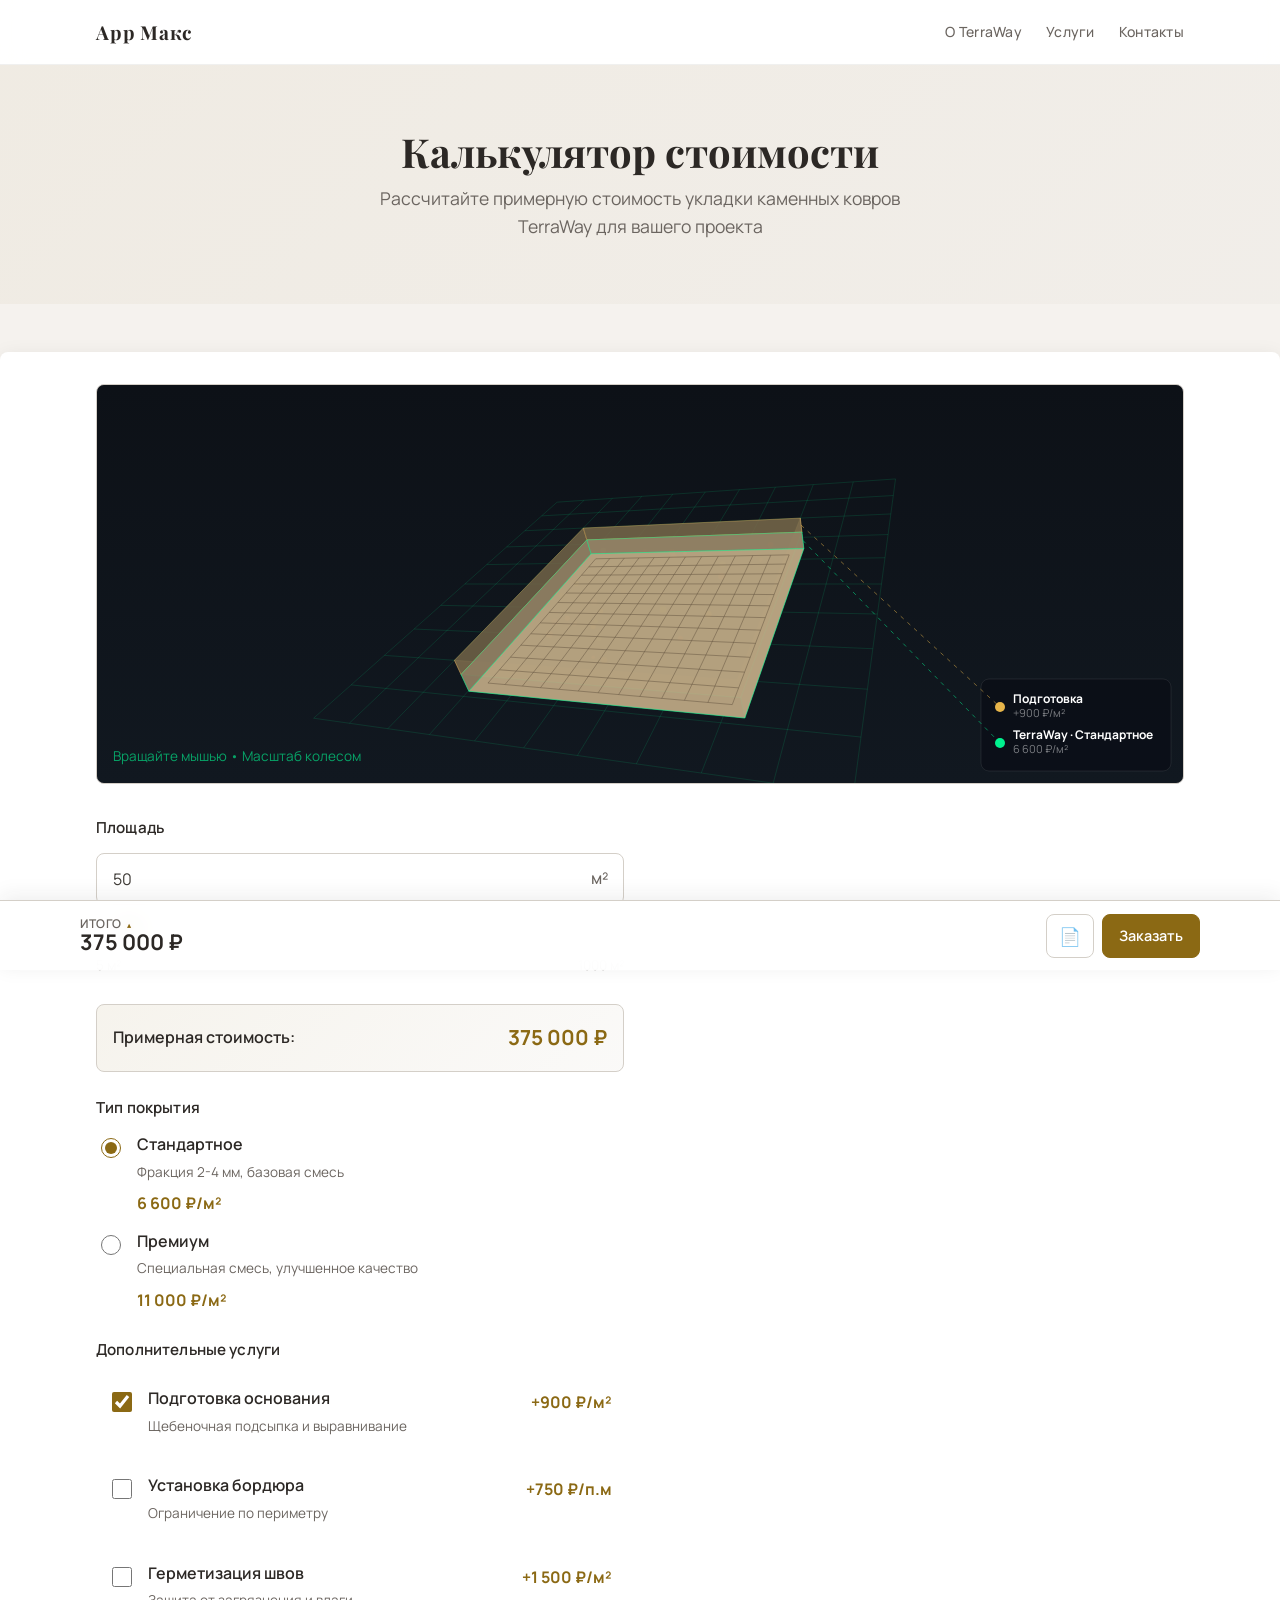
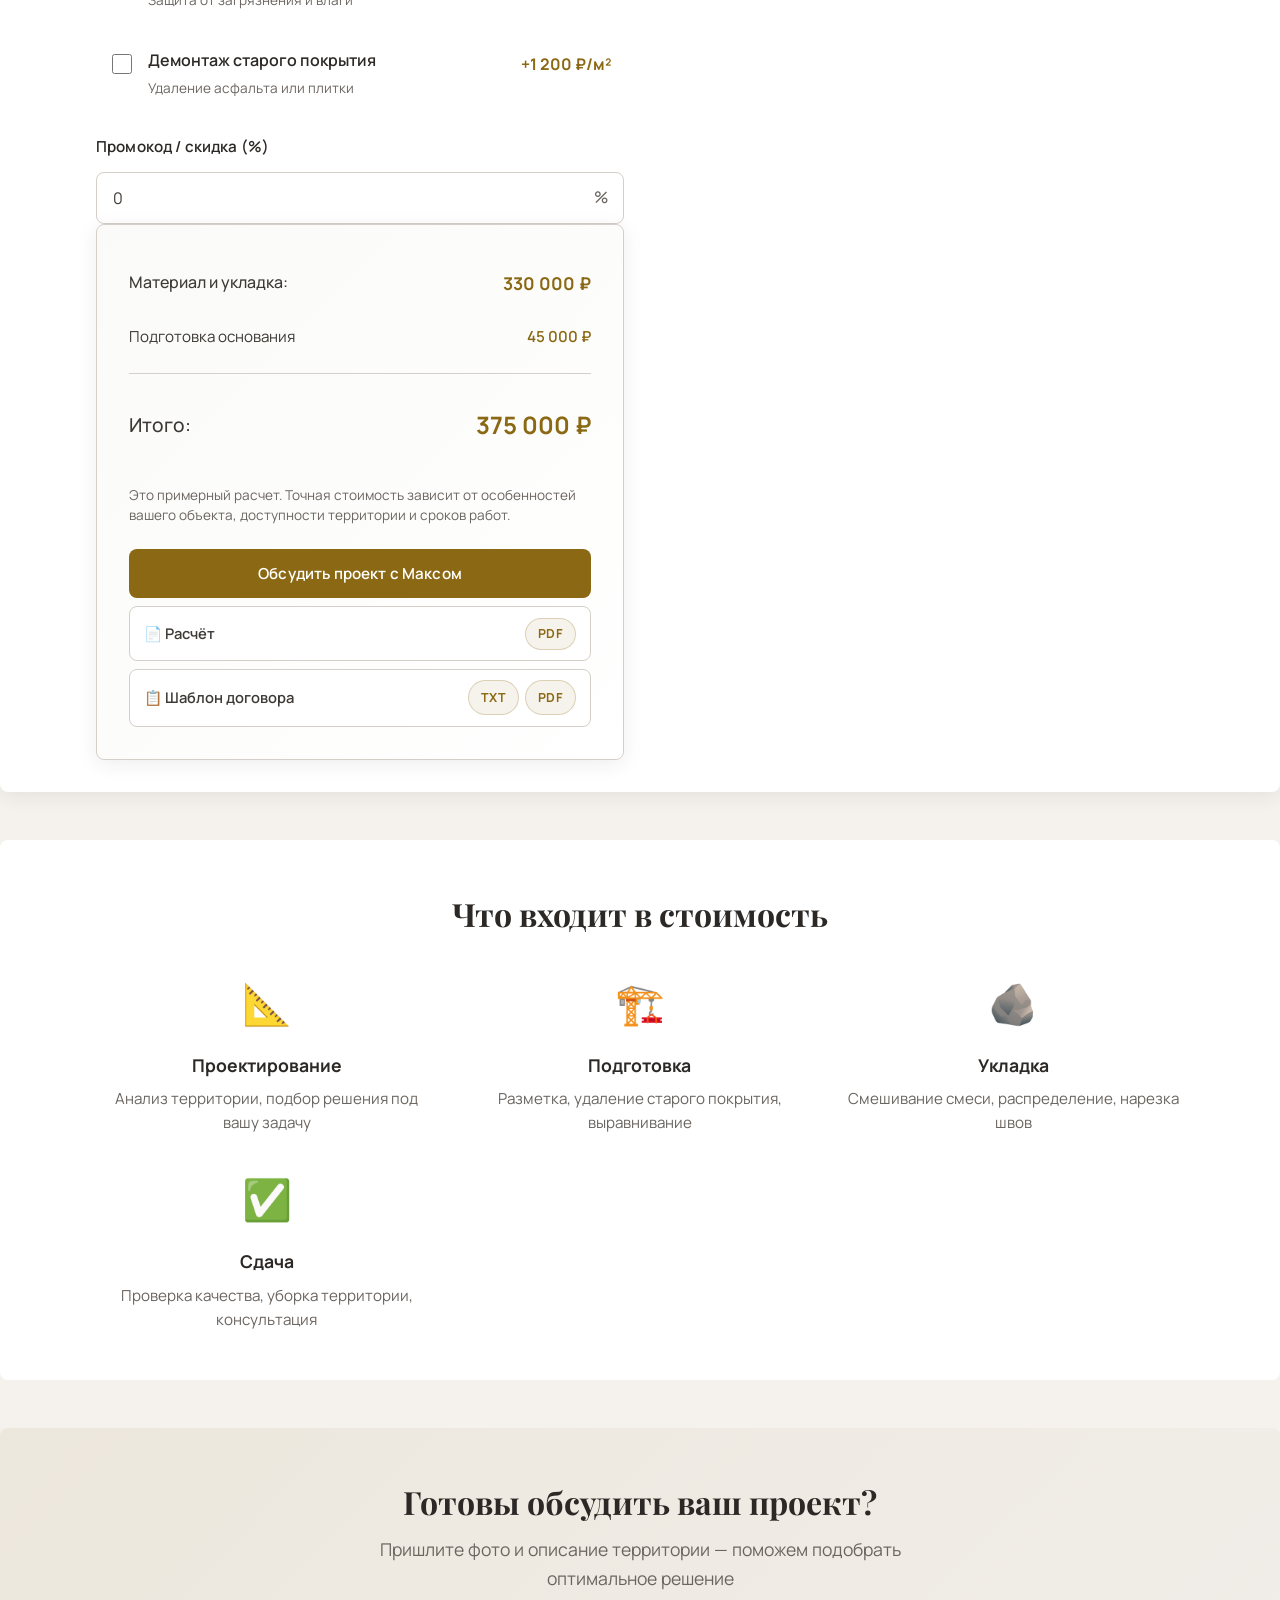
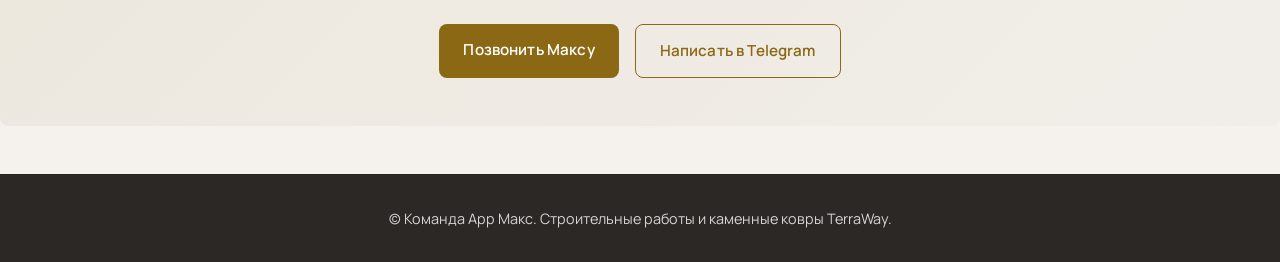
==== commit 9d8178cd: "Add PDF/TXT format choice for downloads with format pills UI" ====
--- a/calc/index.html
+++ b/calc/index.html
@@ -195,12 +195,19 @@
                 <button class="btn btn--primary btn--full" id="contactBtn">
                   Обсудить проект с Максом
                 </button>
-                <button class="btn btn--outline btn--full" id="downloadBtn" type="button">
-                  📄 Скачать расчёт
-                </button>
-                <a class="btn btn--outline btn--full" id="downloadContractBtn" href="agreement.txt" download="Договор_TerraWay.txt">
-                  📋 Скачать шаблон договора
-                </a>
+                <div class="download-row">
+                  <span class="download-row__label">📄 Расчёт</span>
+                  <div class="download-row__formats">
+                    <button class="format-pill" id="downloadCalcPdf" type="button">PDF</button>
+                  </div>
+                </div>
+                <div class="download-row">
+                  <span class="download-row__label">📋 Шаблон договора</span>
+                  <div class="download-row__formats">
+                    <a class="format-pill" href="agreement.txt" download="Договор_TerraWay.txt">TXT</a>
+                    <button class="format-pill" id="downloadContractPdf" type="button">PDF</button>
+                  </div>
+                </div>
               </div>
             </div>
           </div>
@@ -211,20 +218,27 @@
     <!-- Sticky bottom bar -->
     <div class="sticky-bar" id="stickyBar">
       <div class="sticky-sheet" id="stickySheet" hidden>
-        <button class="sticky-sheet__item" id="sheetDownloadCalc" type="button">
+        <div class="sticky-sheet__item sticky-sheet__item--multi">
           <span class="sticky-sheet__icon">📄</span>
           <span class="sticky-sheet__text">
-            <strong>Скачать расчёт</strong>
-            <small>PDF с параметрами и итоговой стоимостью</small>
-          </span>
-        </button>
-        <a class="sticky-sheet__item" id="sheetDownloadContract" href="agreement.txt" download="Договор_TerraWay.txt">
+            <strong>Расчёт стоимости</strong>
+            <small>Параметры и итоговая сумма</small>
+          </span>
+          <span class="sticky-sheet__formats">
+            <button class="format-pill" id="sheetDownloadCalcPdf" type="button">PDF</button>
+          </span>
+        </div>
+        <div class="sticky-sheet__item sticky-sheet__item--multi">
           <span class="sticky-sheet__icon">📋</span>
           <span class="sticky-sheet__text">
             <strong>Шаблон договора</strong>
-            <small>Готовый бланк с реквизитами сторон</small>
-          </span>
-        </a>
+            <small>Готовый бланк с реквизитами</small>
+          </span>
+          <span class="sticky-sheet__formats">
+            <a class="format-pill" href="agreement.txt" download="Договор_TerraWay.txt">TXT</a>
+            <button class="format-pill" id="sheetDownloadContractPdf" type="button">PDF</button>
+          </span>
+        </div>
         <a class="sticky-sheet__item" id="sheetTelegram" href="https://t.me/arrmax_pub" target="_blank" rel="noopener">
           <span class="sticky-sheet__icon">💬</span>
           <span class="sticky-sheet__text">
--- a/calc/styles.css
+++ b/calc/styles.css
@@ -567,6 +567,58 @@
   gap: 0.5rem;
 }
 
+.download-row {
+  display: flex;
+  align-items: center;
+  justify-content: space-between;
+  gap: 0.75rem;
+  padding: 0.65rem 0.85rem;
+  border: 1px solid var(--color-border);
+  border-radius: var(--radius);
+  background: var(--color-surface);
+  transition: border-color var(--transition);
+}
+
+.download-row:hover {
+  border-color: var(--color-accent);
+}
+
+.download-row__label {
+  font-size: 0.92rem;
+  font-weight: 600;
+  color: var(--color-text);
+}
+
+.download-row__formats {
+  display: flex;
+  gap: 0.35rem;
+}
+
+.format-pill {
+  display: inline-flex;
+  align-items: center;
+  justify-content: center;
+  min-width: 48px;
+  padding: 0.4rem 0.75rem;
+  font-family: var(--font-sans);
+  font-size: 0.78rem;
+  font-weight: 700;
+  letter-spacing: 0.04em;
+  color: var(--color-accent);
+  background: rgba(139, 105, 20, 0.08);
+  border: 1px solid rgba(139, 105, 20, 0.25);
+  border-radius: 999px;
+  cursor: pointer;
+  transition: all var(--transition);
+  text-decoration: none;
+}
+
+.format-pill:hover {
+  background: var(--color-accent);
+  color: white;
+  border-color: var(--color-accent);
+}
+
 /* ===== Sticky bottom bar ===== */
 .sticky-bar {
   position: fixed;
@@ -757,6 +809,21 @@
   background: var(--color-bg);
 }
 
+.sticky-sheet__item--multi {
+  cursor: default;
+}
+
+.sticky-sheet__item--multi:hover {
+  background: transparent;
+}
+
+.sticky-sheet__formats {
+  display: flex;
+  gap: 0.35rem;
+  flex-shrink: 0;
+  margin-left: auto;
+}
+
 .sticky-sheet__icon {
   flex-shrink: 0;
   width: 36px;
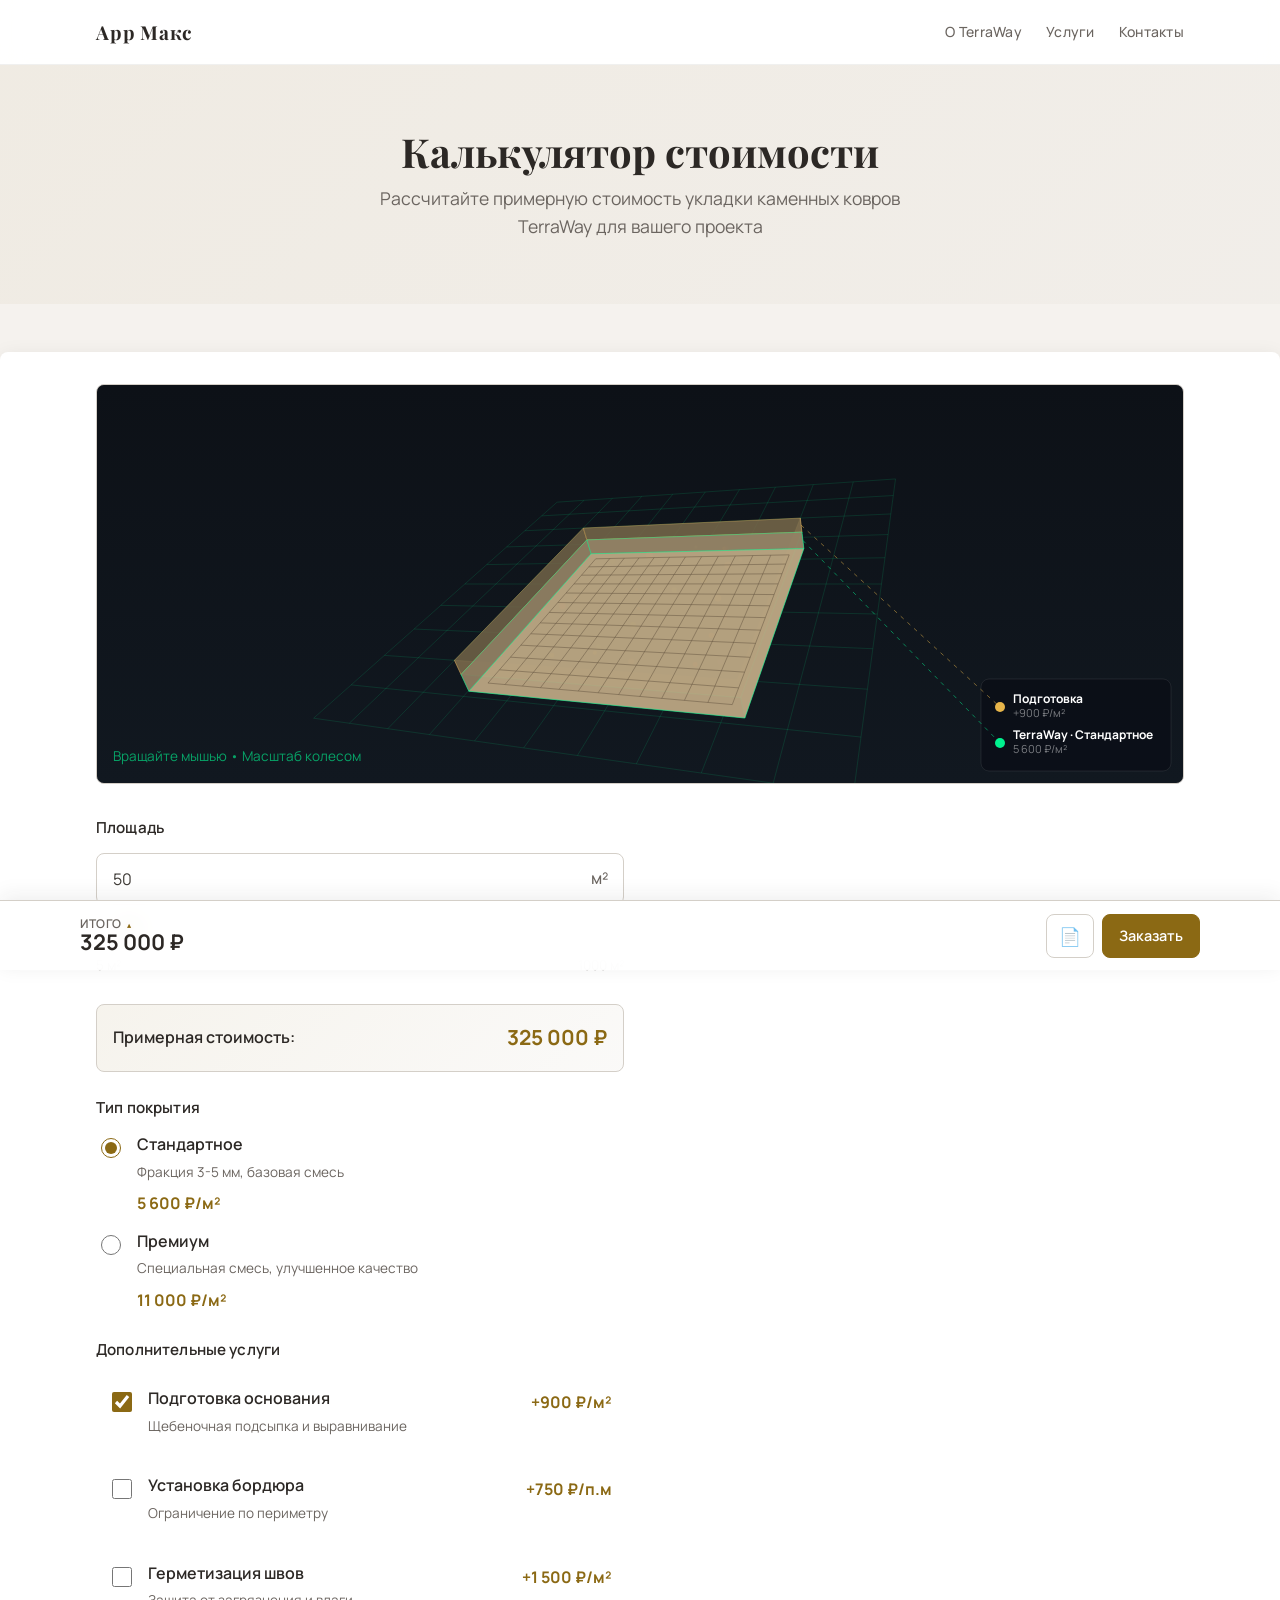
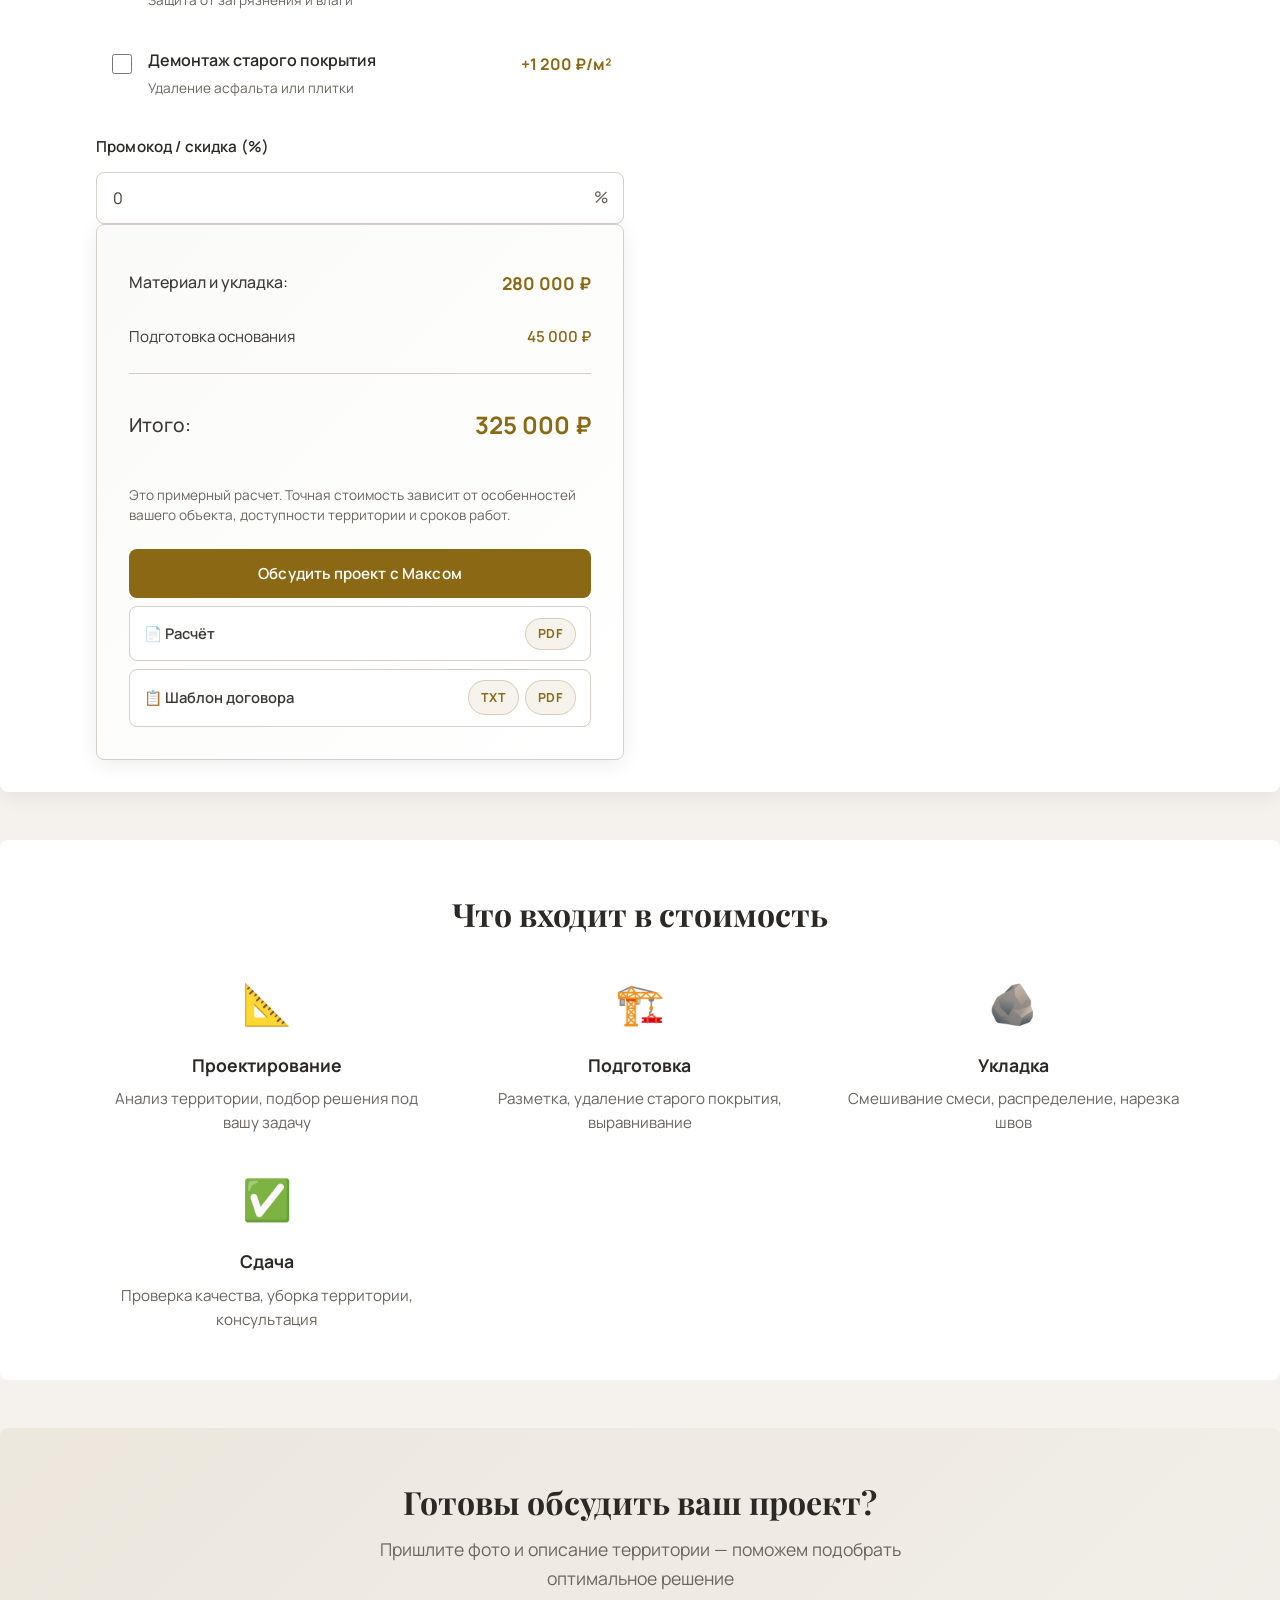
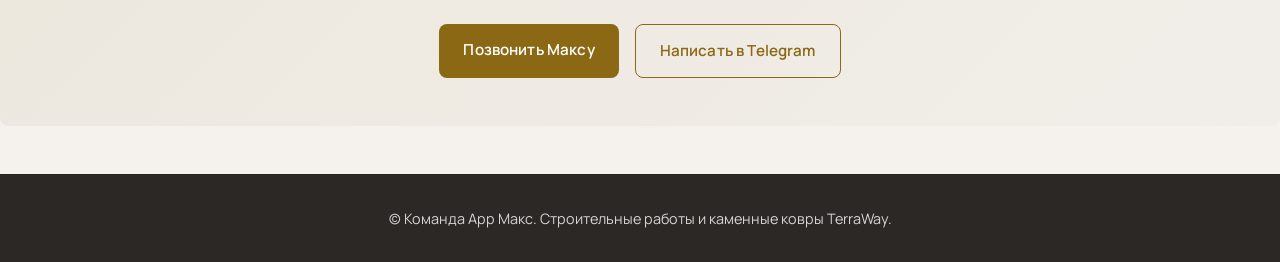
==== commit a8586013: "Update standard coverage: fraction 3-5 mm and price 5600 ₽/m²" ====
--- a/calc/index.html
+++ b/calc/index.html
@@ -72,11 +72,11 @@
               <label class="form-label">Тип покрытия</label>
               <div class="radio-group">
                 <label class="radio-item">
-                  <input type="radio" name="coverage" value="standard" checked data-price="6600">
+                  <input type="radio" name="coverage" value="standard" checked data-price="5600">
                   <span class="radio-label">
                     <strong>Стандартное</strong>
-                    <small>Фракция 2-4 мм, базовая смесь</small>
-                    <em>6 600 ₽/м²</em>
+                    <small>Фракция 3-5 мм, базовая смесь</small>
+                    <em>5 600 ₽/м²</em>
                   </span>
                 </label>
                 <label class="radio-item">
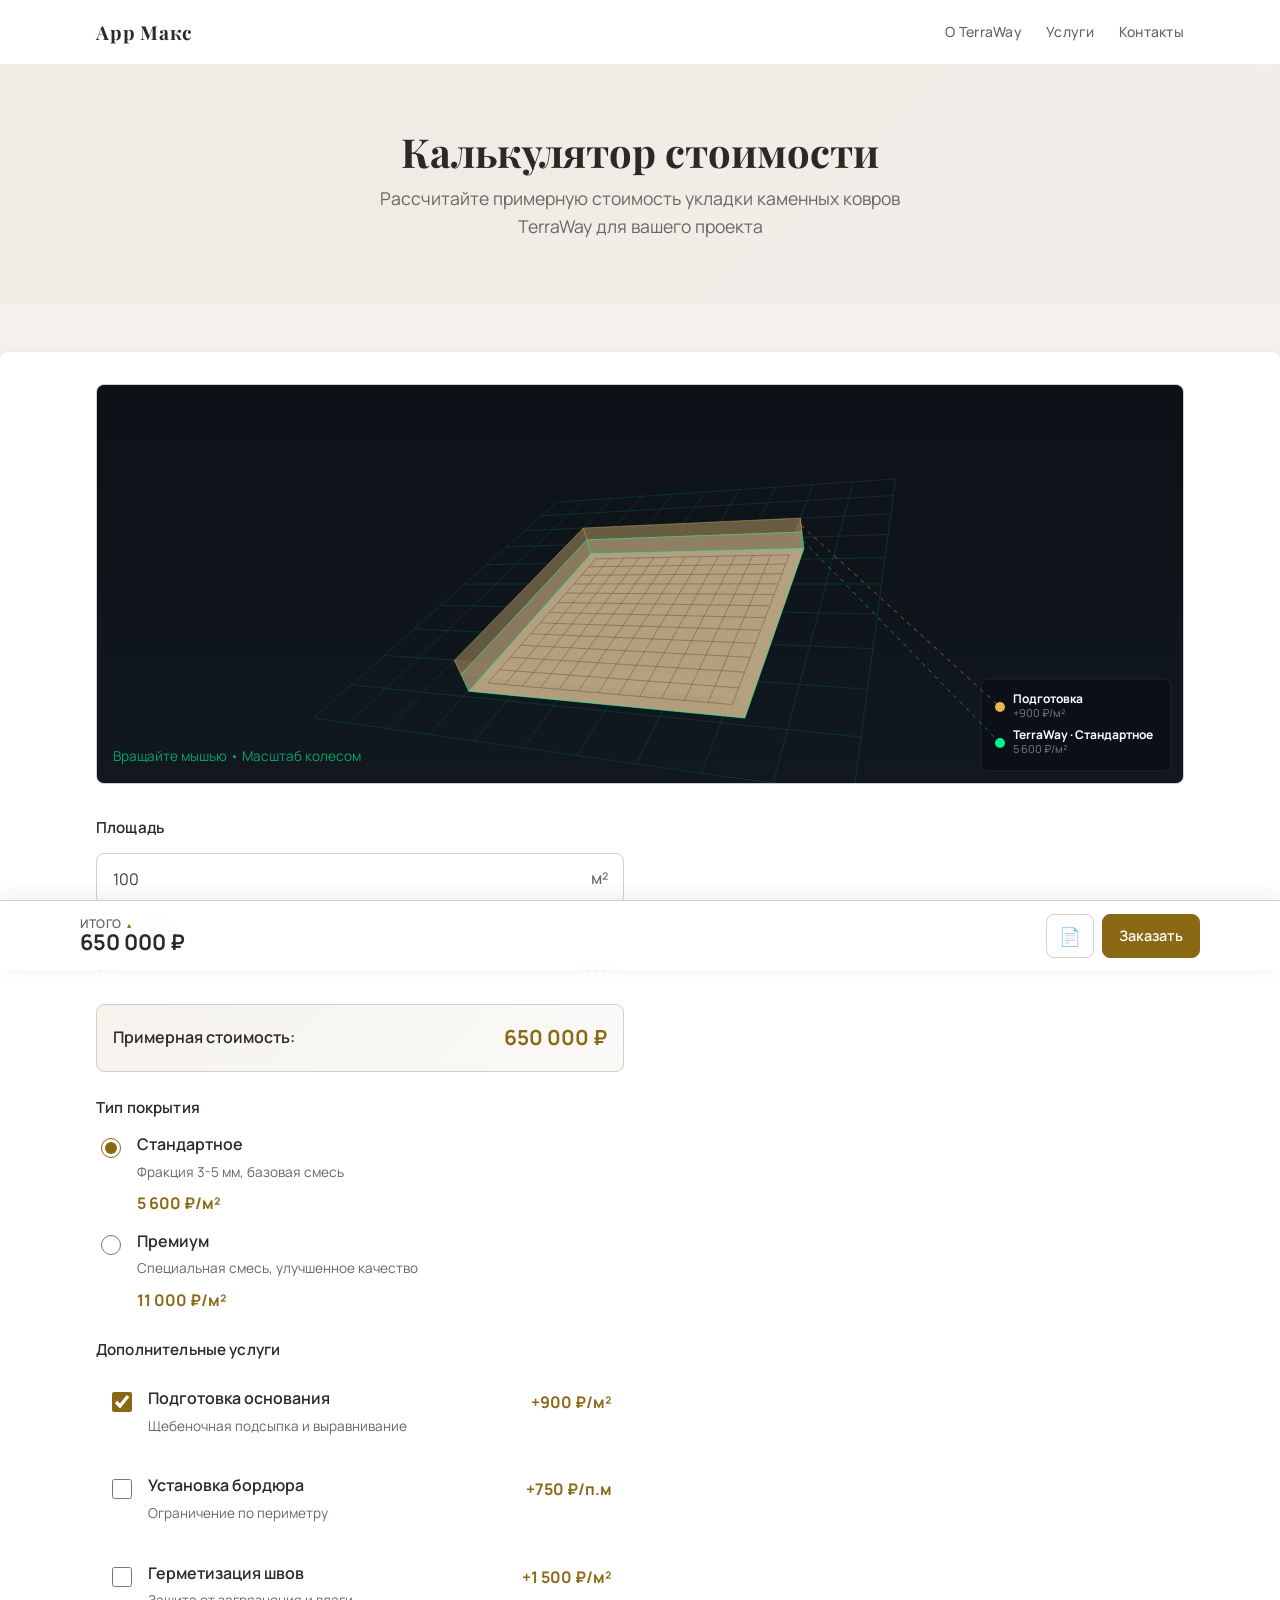
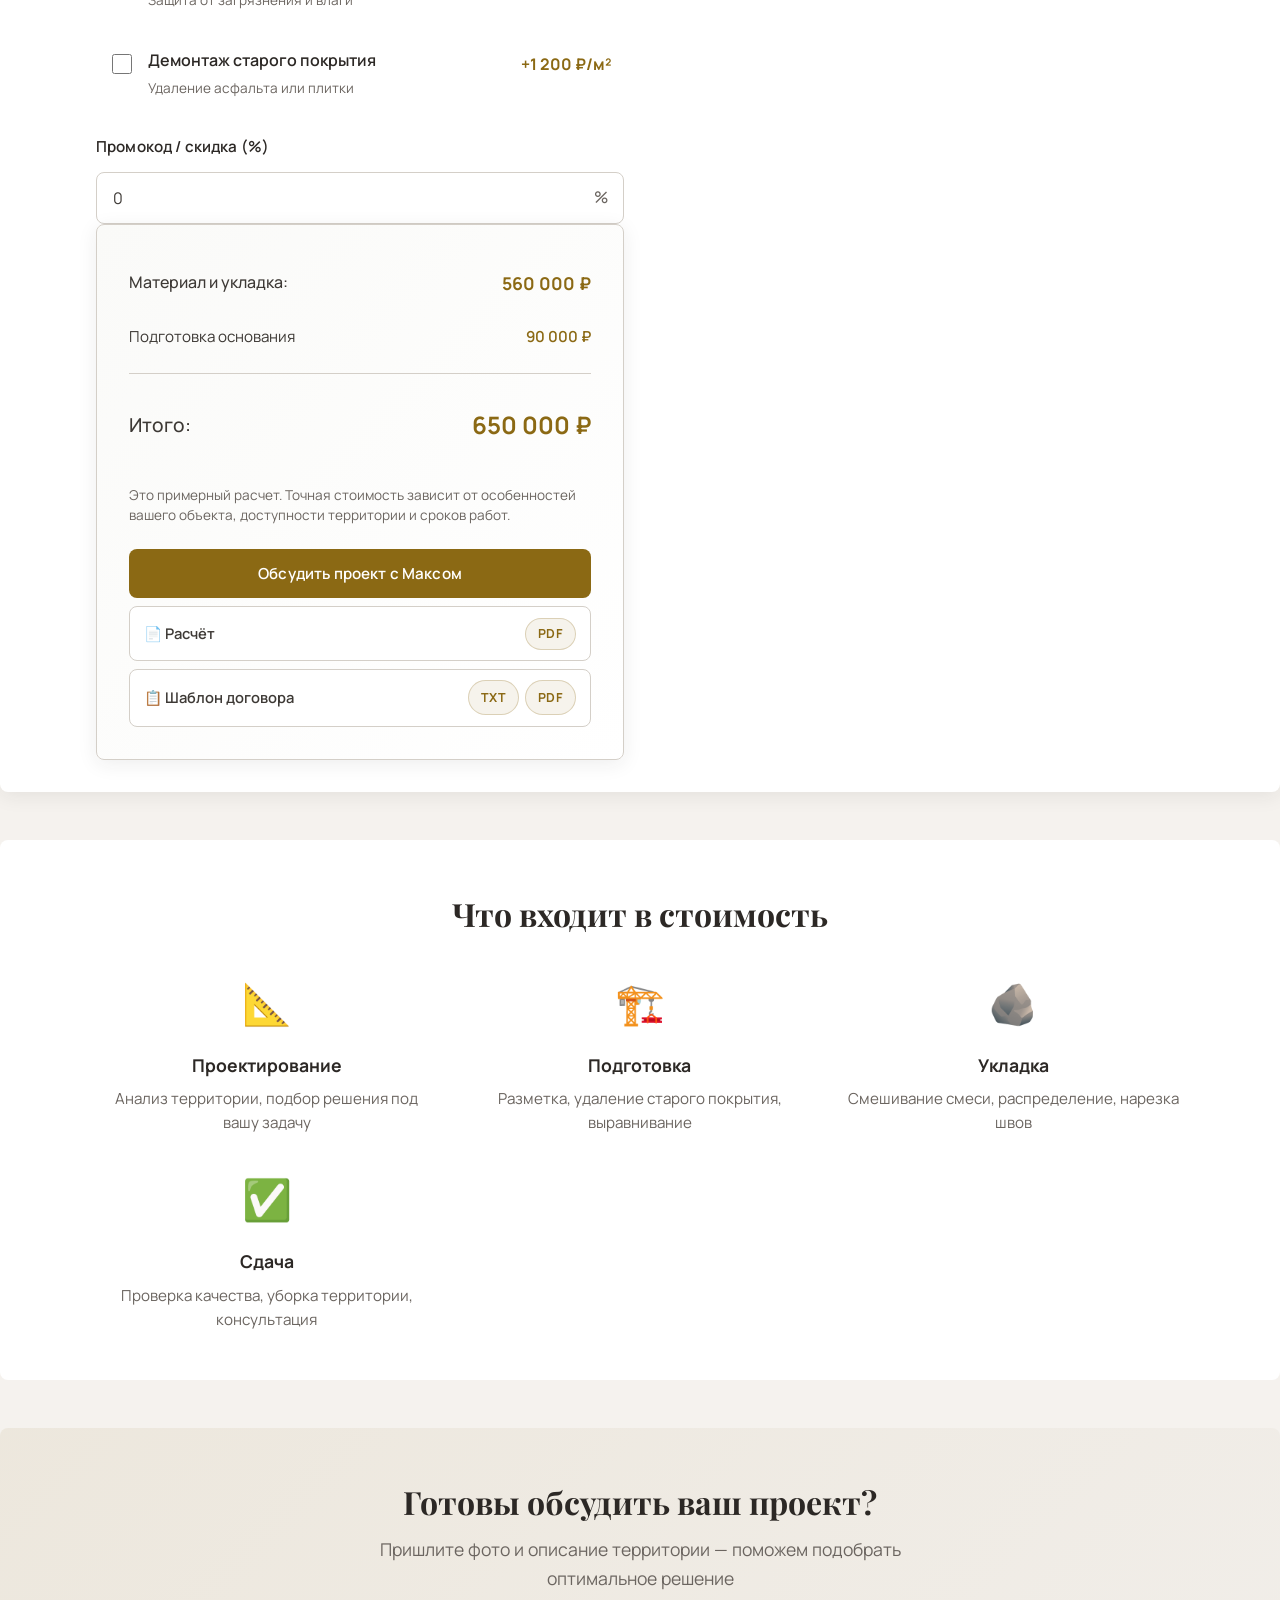
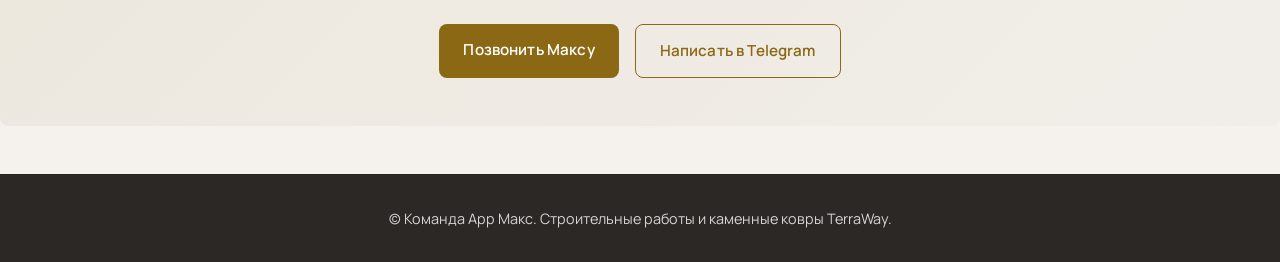
==== commit 17f6c6d0: "Set default area to 100 m²" ====
--- a/calc/index.html
+++ b/calc/index.html
@@ -48,14 +48,14 @@
                   type="number"
                   id="area"
                   class="form-input"
-                  placeholder="50"
+                  placeholder="100"
                   min="1"
                   step="0.5"
-                  value="50"
+                  value="100"
                 >
                 <span class="input-suffix">м²</span>
               </div>
-              <input type="range" id="areaSlider" class="form-range" min="5" max="1000" value="50" step="5">
+              <input type="range" id="areaSlider" class="form-range" min="5" max="1000" value="100" step="5">
               <div class="range-labels">
                 <span>5 м²</span>
                 <span>1000 м²</span>
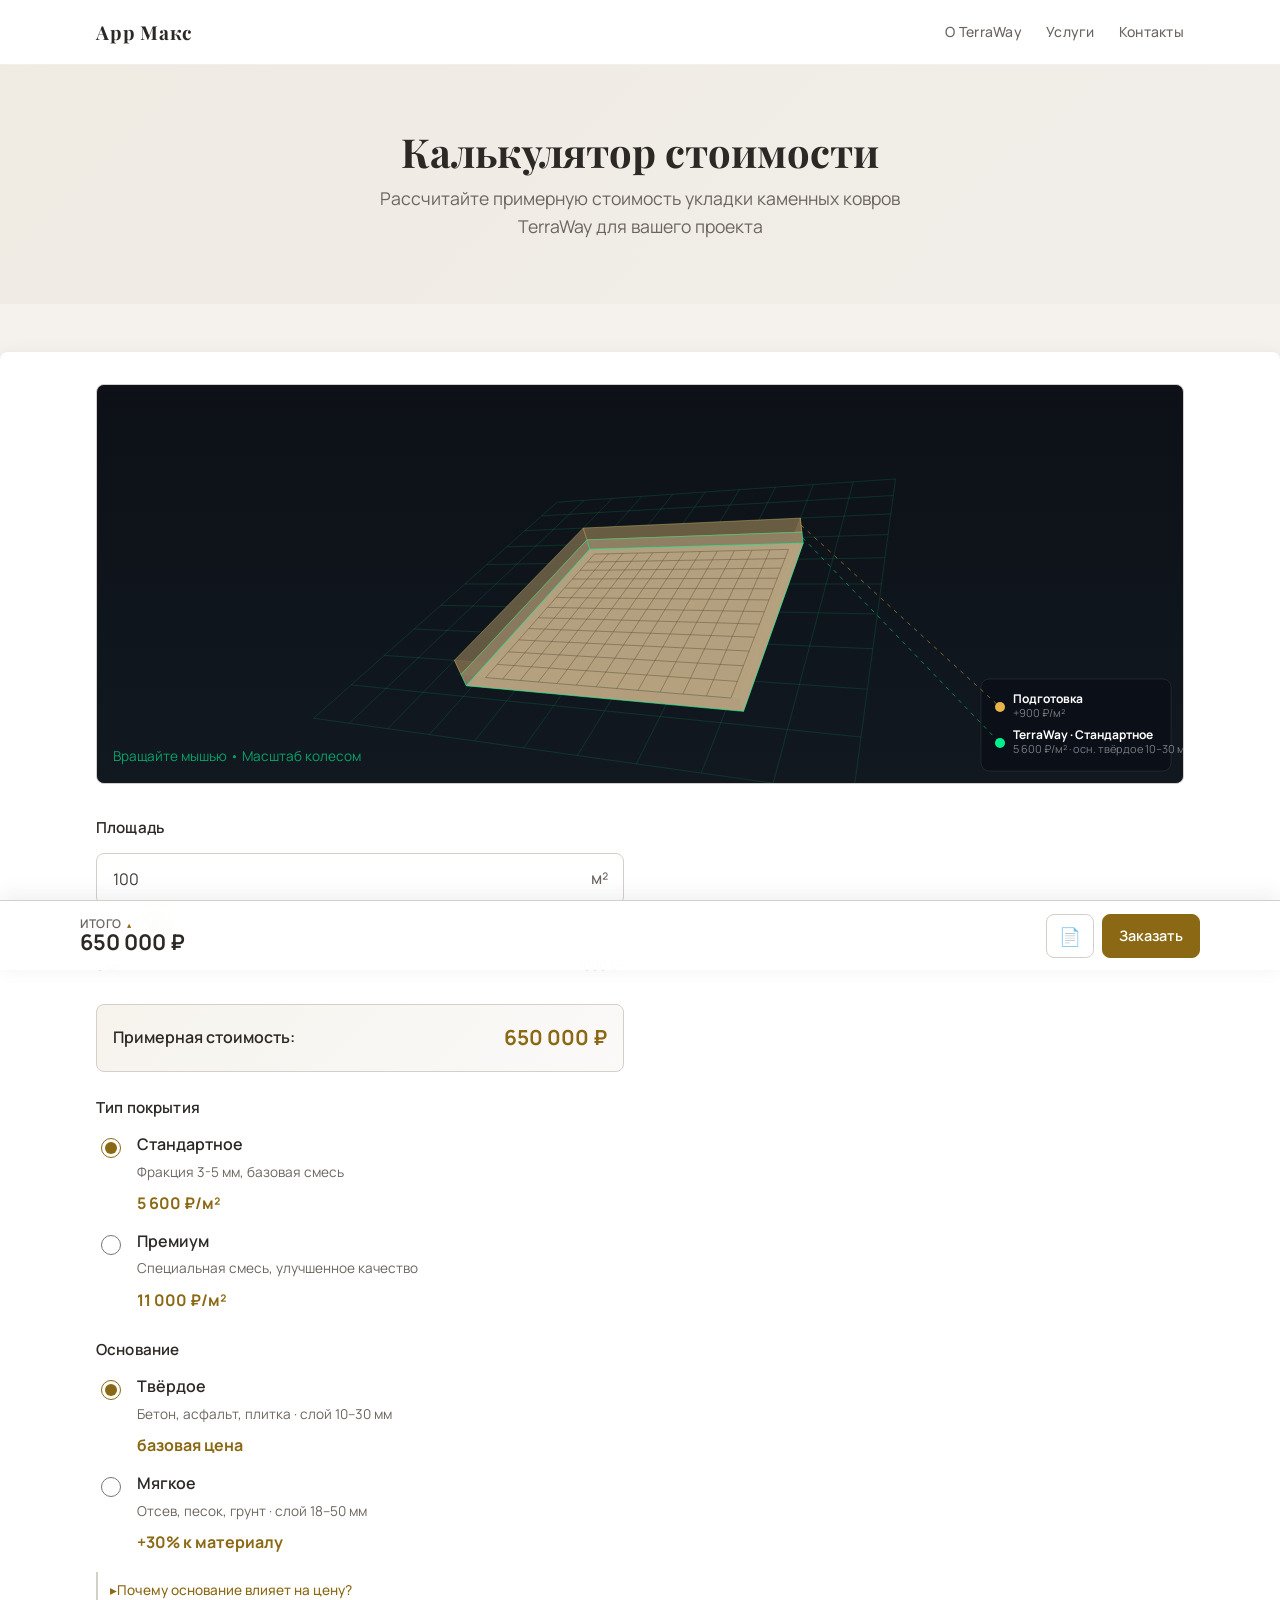
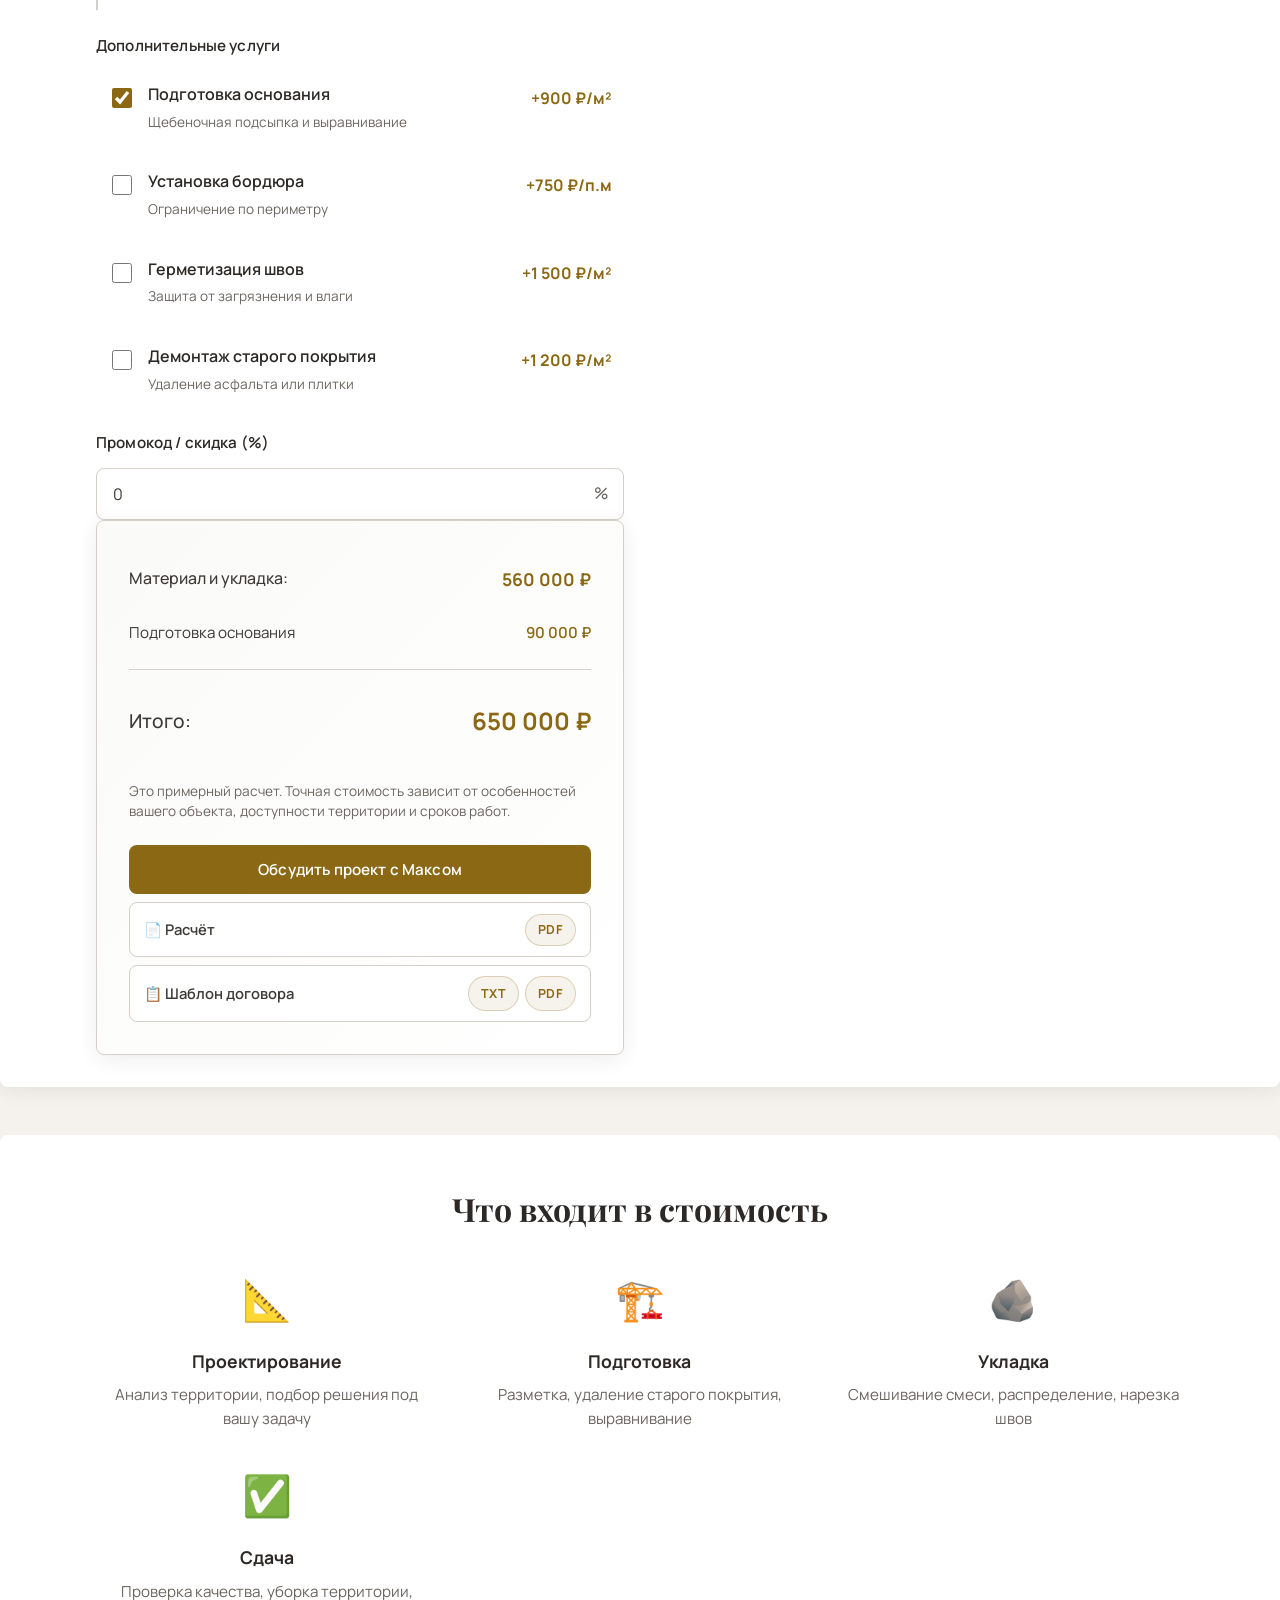
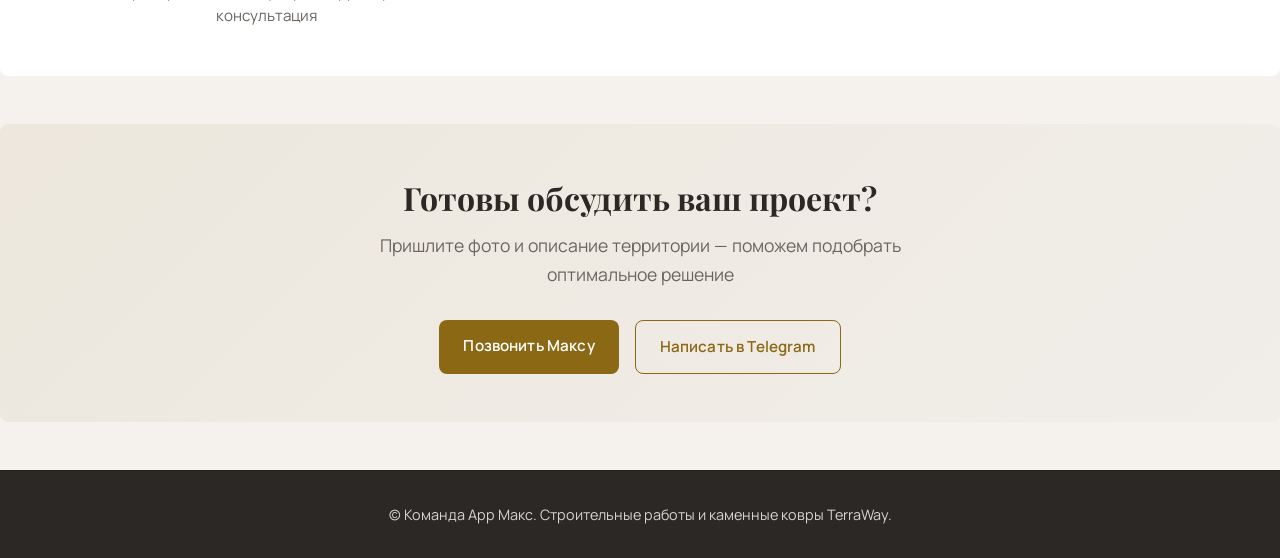
==== commit 7b063c2c: "Add foundation type radio (hard 10-30mm / soft 18-50mm +30%) with thickness viz and contract clause" ====
--- a/calc/index.html
+++ b/calc/index.html
@@ -90,6 +90,33 @@
               </div>
             </div>
 
+            <!-- Основание -->
+            <div class="form-group">
+              <label class="form-label">Основание</label>
+              <div class="radio-group">
+                <label class="radio-item">
+                  <input type="radio" name="base" value="hard" checked data-multiplier="1" data-thickness="10–30 мм">
+                  <span class="radio-label">
+                    <strong>Твёрдое</strong>
+                    <small>Бетон, асфальт, плитка · слой 10–30 мм</small>
+                    <em>базовая цена</em>
+                  </span>
+                </label>
+                <label class="radio-item">
+                  <input type="radio" name="base" value="soft" data-multiplier="1.3" data-thickness="18–50 мм">
+                  <span class="radio-label">
+                    <strong>Мягкое</strong>
+                    <small>Отсев, песок, грунт · слой 18–50 мм</small>
+                    <em>+30% к материалу</em>
+                  </span>
+                </label>
+              </div>
+              <details class="form-help">
+                <summary>Почему основание влияет на цену?</summary>
+                <p>На твёрдом основании (бетон, плитка) ковёр ложится тонким слоем 10–30 мм. На мягком (отсев, грунт) толщина увеличивается до 18–50 мм для прочности — расход камня и смолы выше в 1.4–1.6 раза, поэтому добавляем +30% к стоимости материала.</p>
+              </details>
+            </div>
+
             <!-- Дополнительные услуги -->
             <div class="form-group">
               <label class="form-label">Дополнительные услуги</label>
--- a/calc/styles.css
+++ b/calc/styles.css
@@ -261,6 +261,40 @@
   margin-top: -0.5rem;
 }
 
+.form-help {
+  font-size: 0.85rem;
+  color: var(--color-text-muted);
+  border-left: 2px solid var(--color-border);
+  padding: 0.5rem 0 0.5rem 0.75rem;
+  margin-top: 0.25rem;
+}
+
+.form-help summary {
+  cursor: pointer;
+  color: var(--color-accent);
+  font-weight: 500;
+  list-style: none;
+  user-select: none;
+}
+
+.form-help summary::-webkit-details-marker { display: none; }
+
+.form-help summary::before {
+  content: "▸ ";
+  display: inline-block;
+  transition: transform 0.15s ease;
+  color: var(--color-accent);
+}
+
+.form-help[open] summary::before {
+  transform: rotate(90deg);
+}
+
+.form-help p {
+  margin: 0.5rem 0 0 0;
+  line-height: 1.5;
+}
+
 /* ===== Range Slider ===== */
 .form-range {
   width: 100%;
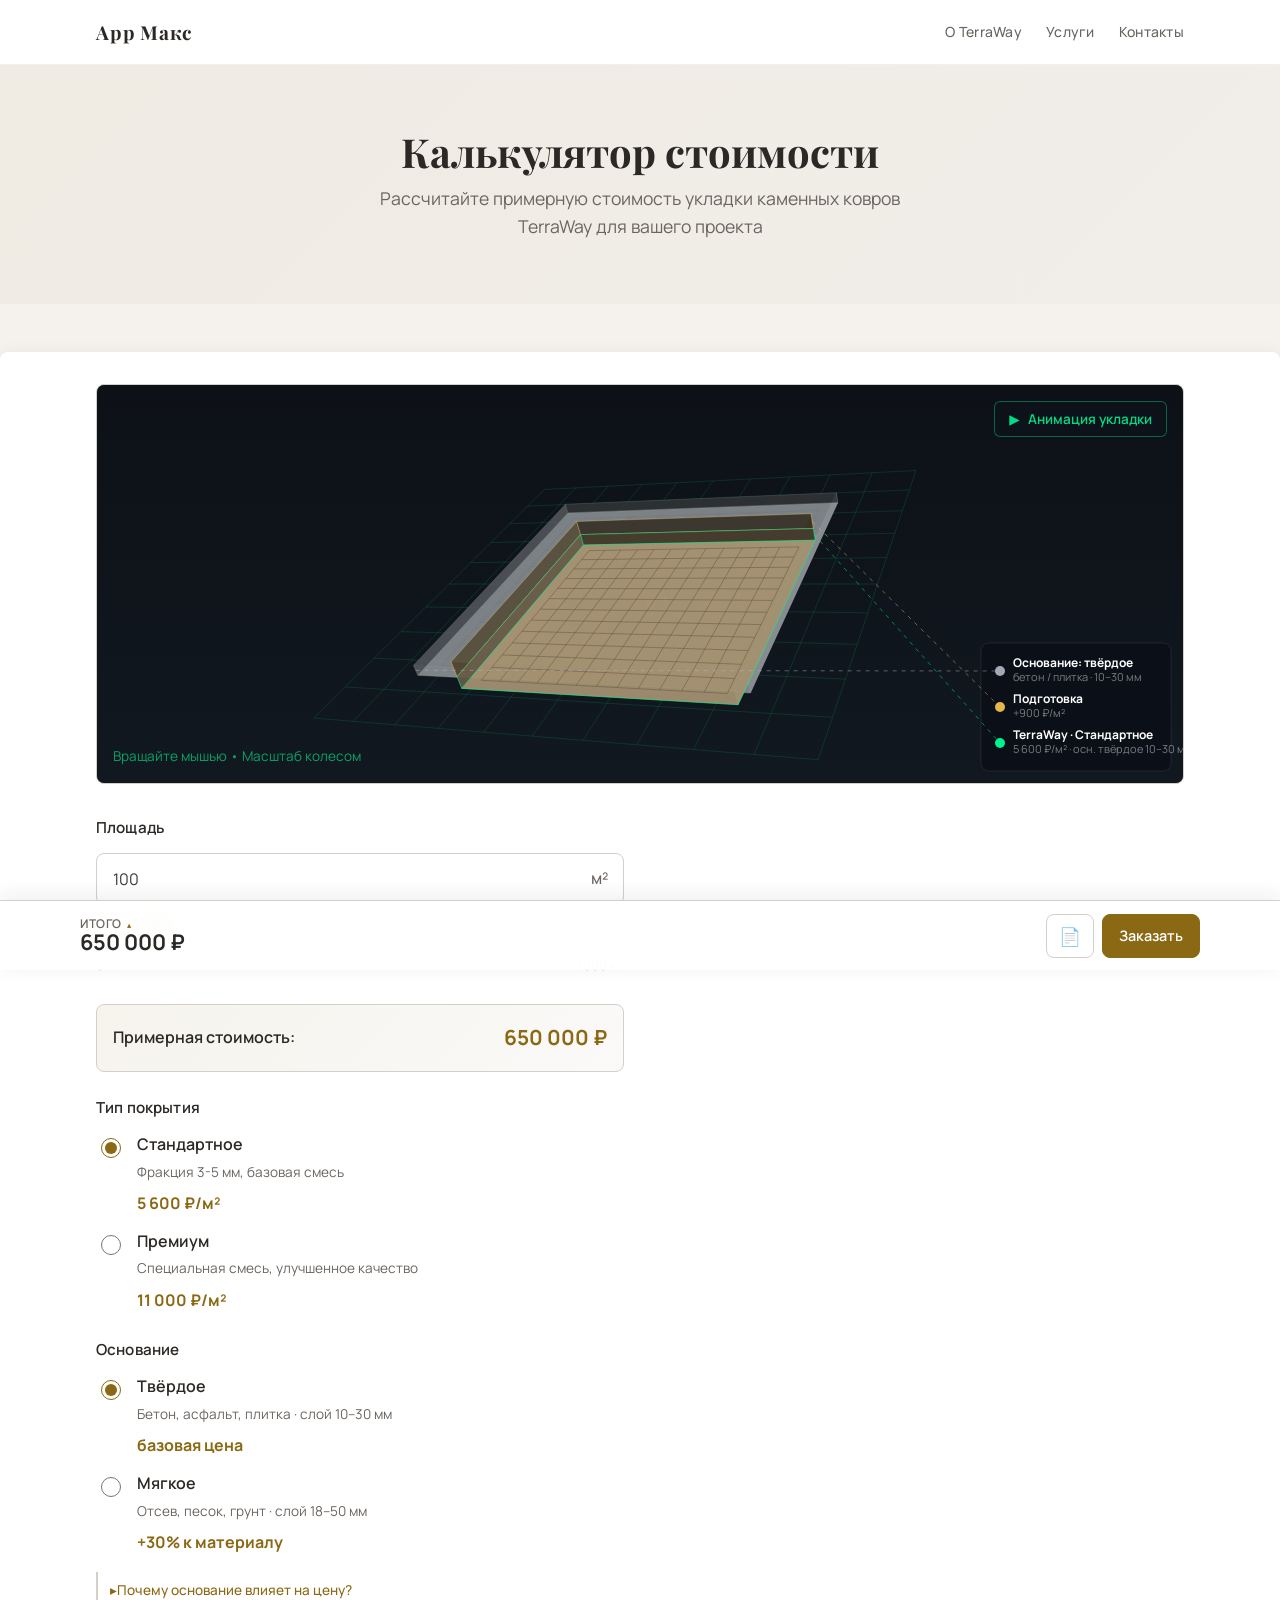
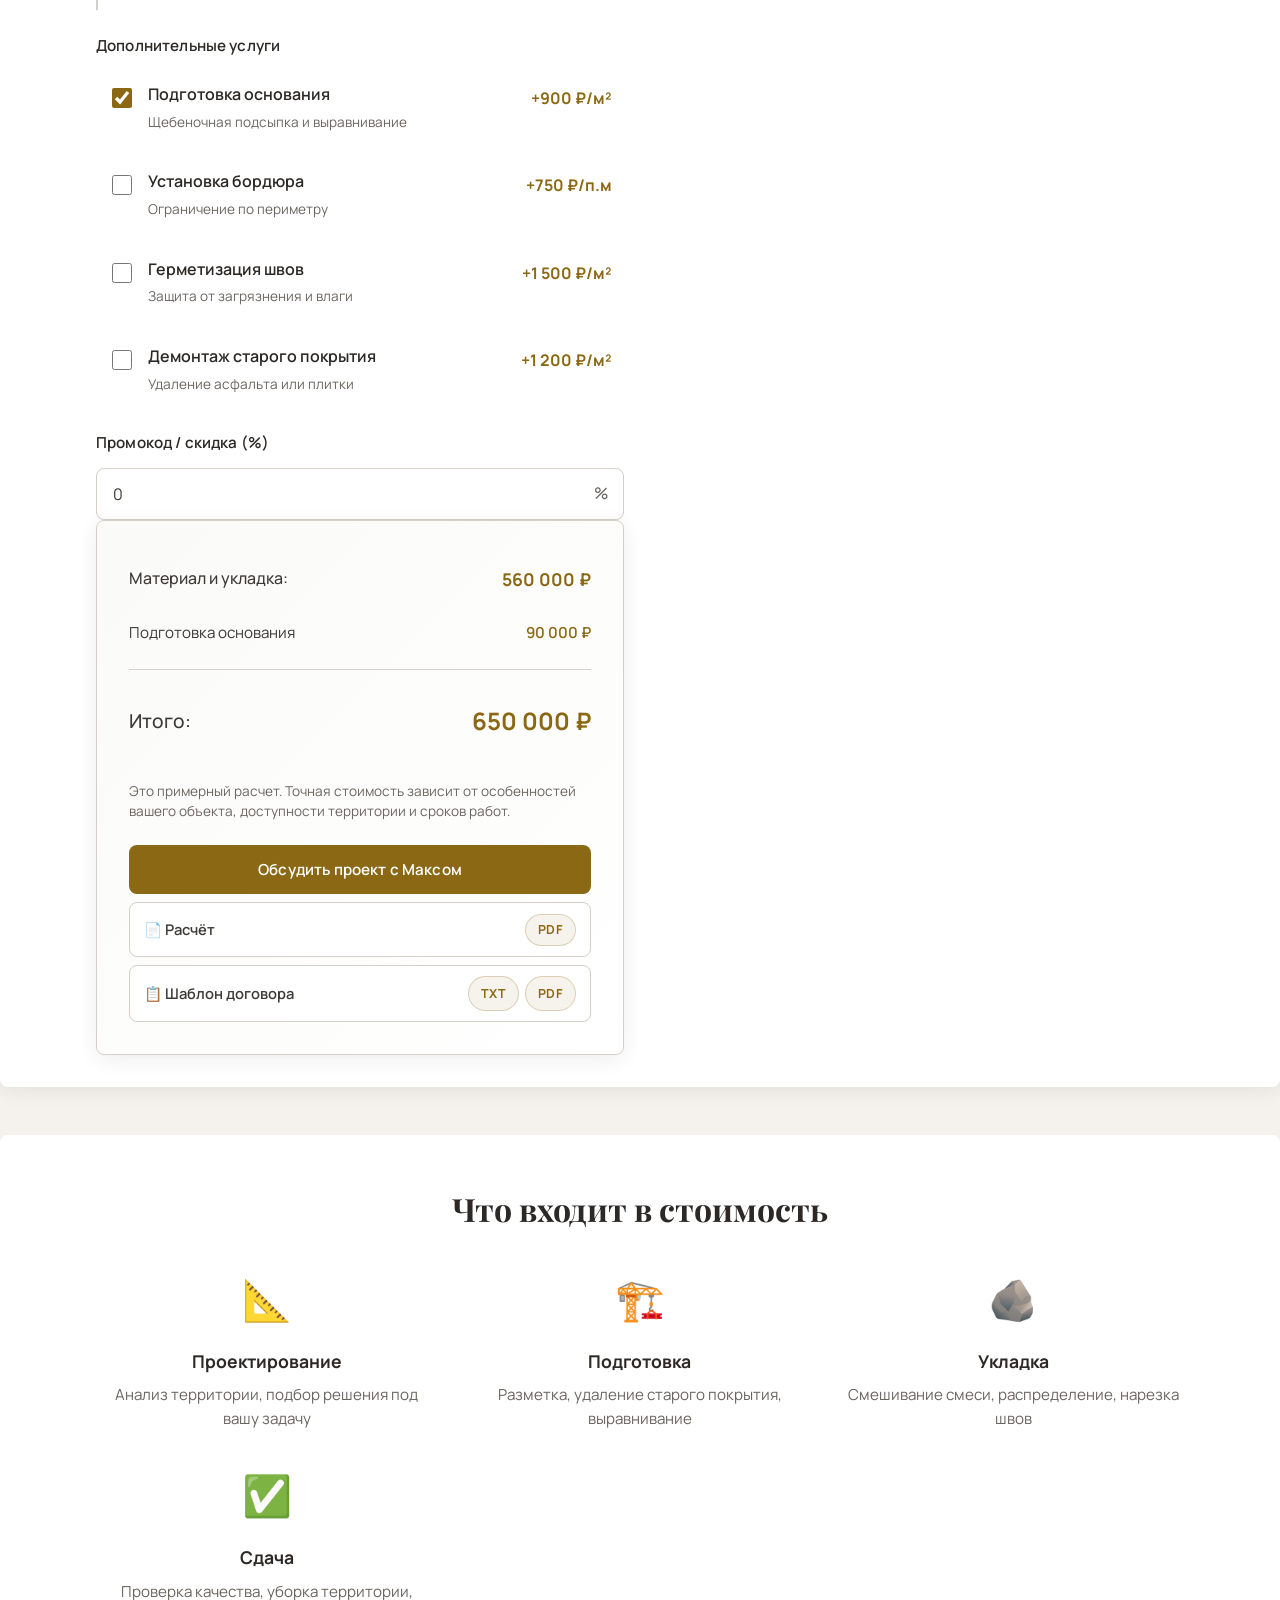
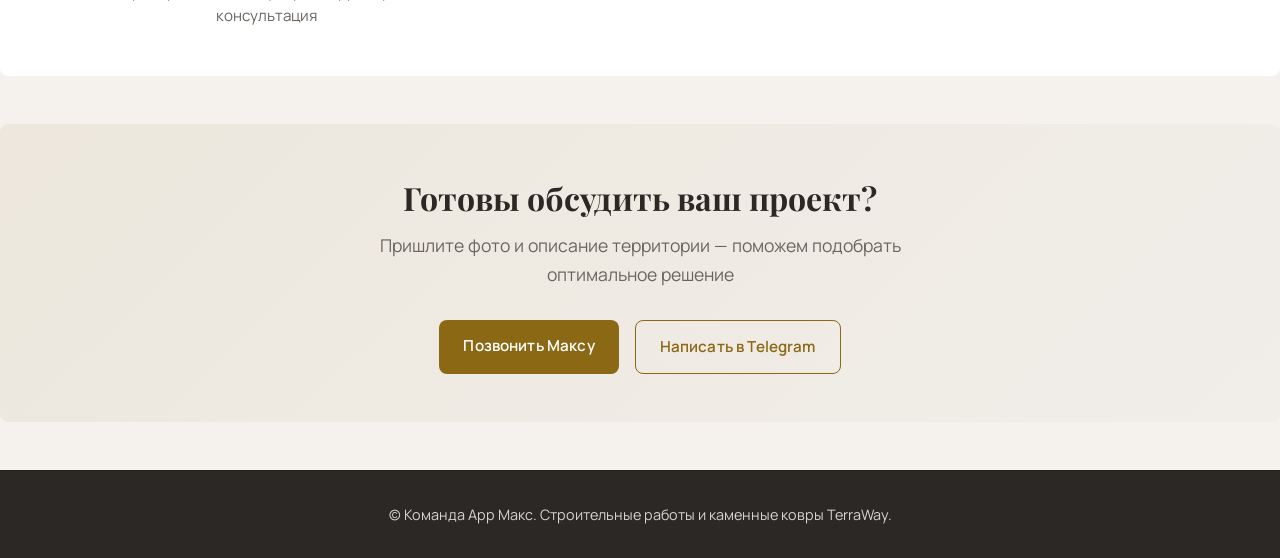
==== commit 27991234: "calc: add installation-pipeline animation in 3D viz 5-step animated pipeline overlaying the 3D scene" ====
--- a/calc/index.html
+++ b/calc/index.html
@@ -35,6 +35,20 @@
         <div class="viz-container">
           <canvas id="canvas3d"></canvas>
           <div class="viz-hint">Вращайте мышью • Масштаб колесом</div>
+          <button type="button" class="viz-play-btn" id="vizPlayBtn" title="Показать процесс укладки">
+            <span class="viz-play-btn__icon">▶</span>
+            <span class="viz-play-btn__label">Анимация укладки</span>
+          </button>
+          <div class="viz-anim-overlay" id="vizAnimOverlay" hidden>
+            <div class="viz-anim-overlay__head">
+              <span class="viz-anim-overlay__phase" id="vizAnimPhase"></span>
+              <span class="viz-anim-overlay__step" id="vizAnimStep"></span>
+            </div>
+            <div class="viz-anim-overlay__title" id="vizAnimTitle"></div>
+            <div class="viz-anim-overlay__desc" id="vizAnimDesc"></div>
+            <div class="viz-anim-overlay__bar"><div class="viz-anim-overlay__fill" id="vizAnimFill"></div></div>
+            <button type="button" class="viz-anim-overlay__skip" id="vizAnimSkip">Пропустить</button>
+          </div>
         </div>
       </div>
       <div class="container calculator__inner">
--- a/calc/styles.css
+++ b/calc/styles.css
@@ -171,6 +171,101 @@
   pointer-events: none;
 }
 
+/* ─── Animation playback ───────────────────────────────────────────── */
+.viz-play-btn {
+  position: absolute;
+  top: 1rem;
+  right: 1rem;
+  display: inline-flex;
+  align-items: center;
+  gap: 0.5rem;
+  padding: 0.5rem 0.9rem;
+  background: rgba(15, 20, 28, 0.78);
+  border: 1px solid rgba(0, 255, 150, 0.35);
+  border-radius: 6px;
+  color: rgba(0, 255, 150, 0.85);
+  font-family: 'Manrope', system-ui, sans-serif;
+  font-size: 0.85rem;
+  font-weight: 600;
+  cursor: pointer;
+  backdrop-filter: blur(6px);
+  -webkit-backdrop-filter: blur(6px);
+  transition: background 0.15s, border-color 0.15s, transform 0.1s;
+}
+.viz-play-btn:hover {
+  background: rgba(0, 255, 150, 0.18);
+  border-color: rgba(0, 255, 150, 0.6);
+}
+.viz-play-btn:active { transform: scale(0.97); }
+.viz-play-btn[hidden] { display: none; }
+.viz-play-btn__icon { font-size: 0.85rem; }
+
+.viz-anim-overlay {
+  position: absolute;
+  top: 1rem;
+  left: 1rem;
+  right: 1rem;
+  padding: 0.85rem 1rem 0.9rem;
+  background: rgba(10, 14, 22, 0.85);
+  border: 1px solid rgba(0, 255, 150, 0.35);
+  border-radius: 8px;
+  color: #fff;
+  backdrop-filter: blur(8px);
+  -webkit-backdrop-filter: blur(8px);
+  font-family: 'Manrope', system-ui, sans-serif;
+  pointer-events: auto;
+}
+.viz-anim-overlay__head {
+  display: flex;
+  justify-content: space-between;
+  align-items: center;
+  font-size: 0.72rem;
+  font-weight: 700;
+  text-transform: uppercase;
+  letter-spacing: 0.08em;
+  margin-bottom: 0.25rem;
+}
+.viz-anim-overlay__phase { color: rgba(0, 255, 150, 0.85); }
+.viz-anim-overlay__step  { color: rgba(255, 255, 255, 0.45); }
+.viz-anim-overlay__title {
+  font-size: 1.05rem;
+  font-weight: 700;
+  letter-spacing: -0.01em;
+}
+.viz-anim-overlay__desc {
+  font-size: 0.82rem;
+  color: rgba(255, 255, 255, 0.65);
+  margin-top: 0.15rem;
+  line-height: 1.4;
+}
+.viz-anim-overlay__bar {
+  height: 4px;
+  background: rgba(255, 255, 255, 0.1);
+  border-radius: 2px;
+  margin-top: 0.65rem;
+  overflow: hidden;
+}
+.viz-anim-overlay__fill {
+  height: 100%;
+  width: 0%;
+  background: linear-gradient(90deg, rgba(0, 255, 150, 0.85), rgba(0, 255, 150, 0.45));
+  transition: width 0.1s linear;
+}
+.viz-anim-overlay__skip {
+  position: absolute;
+  top: 0.5rem;
+  right: 0.6rem;
+  background: none;
+  border: 0;
+  color: rgba(255, 255, 255, 0.5);
+  font-family: inherit;
+  font-size: 0.72rem;
+  cursor: pointer;
+  padding: 0.15rem 0.35rem;
+}
+.viz-anim-overlay__skip:hover { color: rgba(0, 255, 150, 0.9); }
+.viz-anim-overlay[hidden] { display: none; }
+
 .calculator__inner {
   display: grid;
   grid-template-columns: 1fr 1fr;
